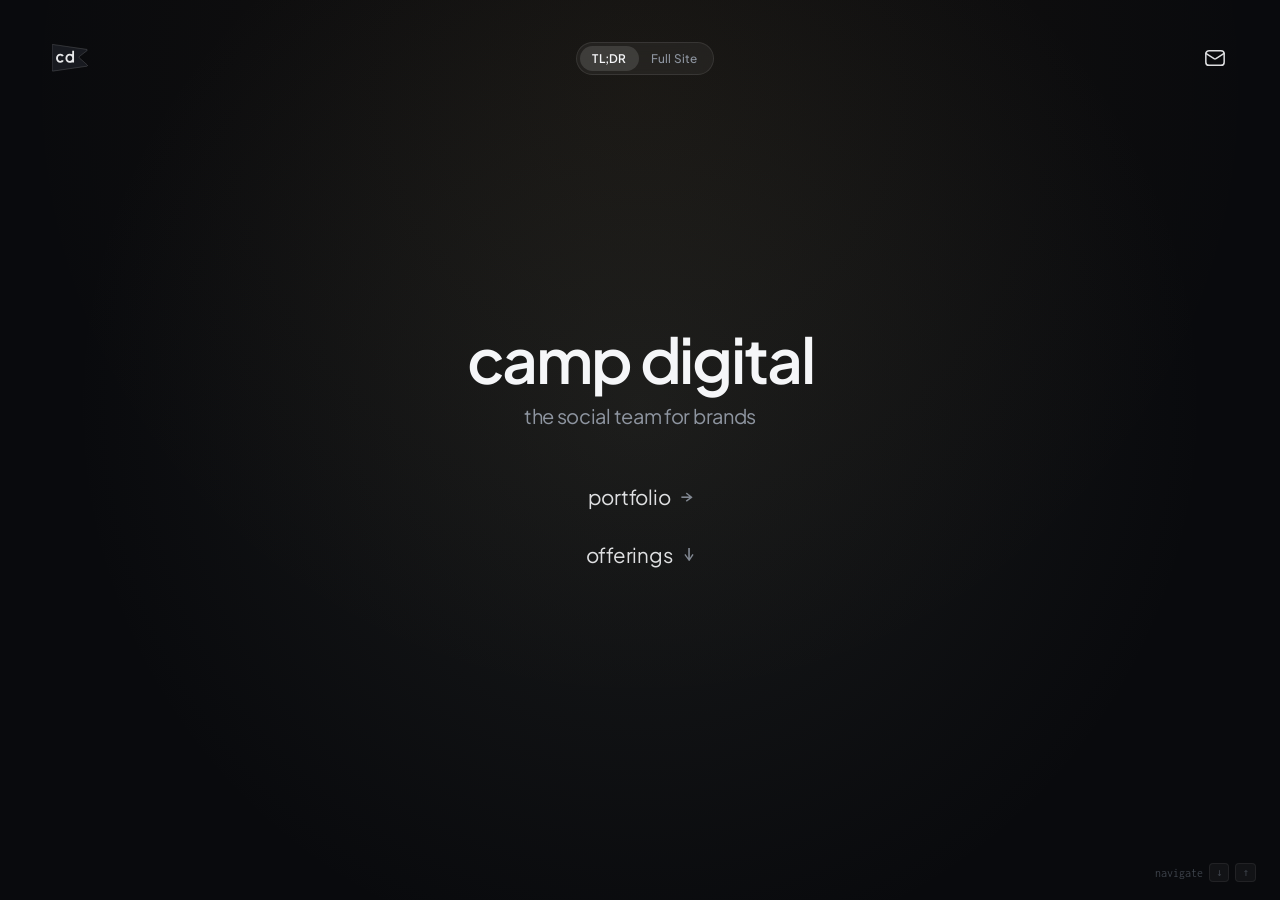
==== index.html @ dd8657f2 "Fix flag letter spacing, remove Hotel Californian, row of 4 services, and set team placeholder circl" ====
<!DOCTYPE html>
<html lang="en">
<head>
  <meta charset="UTF-8" />
  <meta name="viewport" content="width=device-width, initial-scale=1.0, maximum-scale=1.0, user-scalable=no" />
  <title>Camp Digital — The Social Team for Brands</title>
  <meta name="description" content="Camp Digital is the social team for brands. A creative studio built to turn social media into a meaningful driver of brand and business growth." />
  <meta property="og:title" content="Camp Digital — The Social Team for Brands" />
  <meta property="og:description" content="A creative studio built to turn social media into a meaningful driver of brand and business growth." />
  <meta property="og:url" content="https://camp.digital" />
  <meta name="twitter:card" content="summary" />

  <!-- Favicon -->
  <link rel="icon" type="image/svg+xml" href="assets/favicon.svg" />
  <link rel="alternate icon" href="assets/favicon.svg" />

  <!-- Fonts -->
  <link rel="preconnect" href="https://fonts.googleapis.com" />
  <link rel="preconnect" href="https://fonts.gstatic.com" crossorigin />
  <link href="https://fonts.googleapis.com/css2?family=Inconsolata:wght@400;500;600&family=Plus+Jakarta+Sans:wght@300;400;500;600;700&display=swap" rel="stylesheet" />

  <style>
    :root {
      --bg: #090a0d;
      --bg-ambient: radial-gradient(circle at 50% 45%, rgba(135, 142, 126, 0.12) 0%, rgba(9, 10, 13, 0) 70%),
                    radial-gradient(circle at 50% 10%, rgba(208, 151, 61, 0.06) 0%, transparent 60%);
      --text: #f5f6f8;
      --text-muted: #8e95a0;
      --text-dim: #545b66;
      --accent: #d0973d;
      --camp-green: #878e7e;
      --camp-clay: #e6bda8;
      --border-subtle: rgba(255, 255, 255, 0.09);
      --font-display: 'Plus Jakarta Sans', -apple-system, BlinkMacSystemFont, sans-serif;
      --font-mono: 'Inconsolata', monospace;
      --ease: cubic-bezier(0.16, 1, 0.3, 1);
    }

    * {
      box-sizing: border-box;
      margin: 0;
      padding: 0;
      -webkit-tap-highlight-color: transparent;
    }

    html, body {
      width: 100%;
      height: 100%;
      overflow: hidden;
      background: var(--bg);
      background-image: var(--bg-ambient);
      background-attachment: fixed;
      color: var(--text);
      font-family: var(--font-display);
      -webkit-font-smoothing: antialiased;
      -moz-osx-font-smoothing: grayscale;
    }

    body {
      position: relative;
      display: flex;
      flex-direction: column;
      justify-content: space-between;
    }

    /* ── TOP UTILITY BAR ── */
    .top-bar {
      position: fixed;
      top: 0;
      left: 0;
      right: 0;
      z-index: 100;
      display: flex;
      justify-content: space-between;
      align-items: center;
      padding: clamp(20px, 4.5vh, 36px) clamp(22px, 5vw, 48px);
      pointer-events: none;
    }

    .top-bar > * {
      pointer-events: auto;
    }

    /* Official Camp Digital CD Pennant Flag (Top Left, from Deck Page 16) */
    .flag-icon-btn {
      background: none;
      border: none;
      color: var(--text);
      cursor: pointer;
      display: inline-flex;
      align-items: center;
      padding: 8px 4px;
      text-decoration: none;
      transition: transform 0.3s var(--ease), color 0.3s ease, opacity 0.3s ease;
      opacity: 0.95;
    }

    .flag-icon-btn:hover {
      transform: scale(1.08);
      color: var(--accent);
      opacity: 1;
    }

    .flag-icon-btn:active {
      transform: scale(0.96);
    }

    .flag-icon-btn svg {
      width: 36px;
      height: 28px;
      display: block;
    }


    /* Full Site / Simple Site Segmented Toggle in Top Bar */
    .view-toggle {
      display: inline-flex;
      align-items: center;
      background: rgba(255, 255, 255, 0.05);
      border: 1px solid var(--border-subtle);
      border-radius: 9999px;
      padding: 3px;
      backdrop-filter: blur(12px);
      -webkit-backdrop-filter: blur(12px);
    }

    .view-toggle-item {
      font-size: 0.74rem;
      font-weight: 500;
      letter-spacing: 0.02em;
      color: var(--text-muted);
      padding: 5px 12px;
      border-radius: 9999px;
      text-decoration: none;
      transition: all 0.2s ease;
      white-space: nowrap;
    }

    .view-toggle-item.active {
      background: rgba(255, 255, 255, 0.12);
      color: var(--text);
      font-weight: 600;
    }

    .view-toggle-item:hover:not(.active) {
      color: var(--text);
    }

    /* Minimal Perpetual Mail Icon (Standalone icon, no circle enclosure) */
    .mail-icon-btn {
      background: none;
      border: none;
      box-shadow: none;
      color: var(--text);
      display: inline-flex;
      align-items: center;
      justify-content: center;
      padding: 6px;
      cursor: pointer;
      text-decoration: none;
      transition: all 0.25s var(--ease);
      opacity: 0.9;
    }

    .mail-icon-btn:hover {
      color: var(--accent);
      transform: scale(1.15) translateY(-1px);
      opacity: 1;
    }

    .mail-icon-btn:active {
      transform: scale(0.96);
    }

    .mail-icon-btn svg {
      width: 22px;
      height: 22px;
      stroke: currentColor;
      stroke-width: 1.65;
      fill: none;
      stroke-linecap: round;
      stroke-linejoin: round;
    }

    /* ── VIEWPORT STAGE & PAGE SLIDER ── */
    .stage {
      position: relative;
      width: 100%;
      height: 100%;
      height: 100dvh;
      display: flex;
      flex-direction: column;
      justify-content: center;
      align-items: center;
      padding: 24px;
    }

    .slider-track {
      width: 100%;
      max-width: 680px;
      height: 100%;
      position: relative;
      display: flex;
      align-items: center;
      justify-content: center;
    }

    /* Page Panels */
    .page-panel {
      position: absolute;
      width: 100%;
      text-align: center;
      display: flex;
      flex-direction: column;
      align-items: center;
      justify-content: center;
      opacity: 0;
      pointer-events: none;
      transform: translateY(28px) scale(0.98);
      transition: opacity 0.5s var(--ease), transform 0.55s var(--ease);
      padding: 0 16px;
    }

    .page-panel.active {
      opacity: 1;
      pointer-events: auto;
      transform: translateY(0) scale(1);
    }

    .page-panel.exiting-up {
      opacity: 0;
      pointer-events: none;
      transform: translateY(-28px) scale(0.98);
    }

    /* ── PAGE 1: HOME STYLING ── */
    .brand-title {
      font-size: clamp(2.4rem, 7.5vw, 3.9rem);
      font-weight: 600;
      letter-spacing: -0.035em;
      line-height: 1.05;
      color: var(--text);
      margin-bottom: 12px;
      user-select: none;
    }

    .brand-tagline {
      font-size: clamp(0.98rem, 2.6vw, 1.25rem);
      font-weight: 400;
      color: var(--text-muted);
      letter-spacing: -0.015em;
      margin-bottom: clamp(36px, 7vh, 50px);
      user-select: none;
    }

    /* Navigation Links Stack */
    .nav-stack {
      display: flex;
      flex-direction: column;
      align-items: center;
      gap: clamp(14px, 2.5vh, 20px);
    }

    .action-link {
      background: none;
      border: none;
      color: var(--text);
      font-family: inherit;
      font-size: clamp(1.05rem, 2.7vw, 1.28rem);
      font-weight: 400;
      letter-spacing: -0.01em;
      text-decoration: none;
      display: inline-flex;
      align-items: center;
      gap: 10px;
      cursor: pointer;
      padding: 6px 14px;
      border-radius: 8px;
      transition: color 0.25s ease, transform 0.25s var(--ease), opacity 0.25s ease;
      opacity: 0.9;
    }

    .action-link .arrow {
      display: inline-block;
      font-family: var(--font-mono);
      font-size: 1.15em;
      line-height: 1;
      color: var(--text-muted);
      transition: transform 0.25s var(--ease), color 0.25s ease;
    }

    .action-link:hover {
      color: var(--text);
      opacity: 1;
    }

    .action-link:hover .arrow {
      color: var(--accent);
    }

    .link-portfolio:hover .arrow {
      transform: translateX(4px);
    }

    .link-offerings:hover .arrow {
      transform: translateY(4px);
    }

    /* ── PAGE 2: OFFERINGS STYLING ── */
    .offerings-heading {
      font-size: clamp(1.05rem, 2.8vw, 1.3rem);
      font-weight: 500;
      color: var(--text-muted);
      letter-spacing: -0.01em;
      margin-bottom: clamp(24px, 4vh, 34px);
      user-select: none;
    }

    .services-list {
      list-style: none;
      display: flex;
      flex-direction: column;
      align-items: center;
      gap: clamp(10px, 2.2vh, 16px);
      margin-bottom: clamp(32px, 5.5vh, 46px);
    }

    .services-list li {
      font-size: clamp(1.15rem, 3.6vw, 1.65rem);
      font-weight: 500;
      letter-spacing: -0.025em;
      color: var(--text);
      line-height: 1.25;
      text-align: center;
      transition: color 0.2s ease, transform 0.2s var(--ease);
      user-select: none;
      padding: 2px 8px;
    }

    .services-list li:hover {
      color: var(--accent);
      transform: scale(1.02);
    }

    /* Loop back link */
    .link-back:hover .arrow {
      transform: translateY(-4px);
    }

    .key-hint {
      position: fixed;
      bottom: 18px;
      right: 24px;
      font-family: var(--font-mono);
      font-size: 0.72rem;
      color: var(--text-dim);
      display: flex;
      align-items: center;
      gap: 6px;
      user-select: none;
      pointer-events: none;
      opacity: 0.7;
    }

    .key-hint kbd {
      background: rgba(255, 255, 255, 0.06);
      border: 1px solid var(--border-subtle);
      padding: 2px 6px;
      border-radius: 4px;
      font-size: 0.68rem;
    }

    @media (max-width: 600px) {
      .key-hint { display: none; }
      .brand-title { letter-spacing: -0.025em; }
    }
  </style>
</head>
<body>

  <!-- Top Utility Bar: Clean 3-part layout (Left: Flag, Center: Toggle, Right: Mail) -->
  <header class="top-bar">
    <!-- Left: Official Camp Digital CD Flag (Page 16 of Carly's Deck) -->
    <a href="#home" class="flag-icon-btn" id="flagBtn" aria-label="Camp Digital Home">
      <svg viewBox="0 0 74 56" fill="none" xmlns="http://www.w3.org/2000/svg">
        <path d="M 71.58 44.94 L 1.80 55.03 C 0.85 55.17 0.00 54.43 0.00 53.48 L 0.00 1.69 C 0.00 0.74 0.85 0.00 1.80 0.14 L 71.21 10.18 C 72.59 10.38 73.04 12.14 71.94 12.99 L 56.09 25.09 C 55.31 25.69 55.27 26.85 56.00 27.51 L 72.40 42.21 C 73.40 43.10 72.90 44.74 71.58 44.94 Z" fill="#1a1c22" stroke="rgba(255,255,255,0.22)" stroke-width="1.4" stroke-linejoin="round"/>
        <path d="M 24.2 23.4 C 22.9 20.8 20.4 19.3 17.2 19.3 C 12.1 19.3 8.3 23.2 8.3 28.5 C 8.3 33.8 12.1 37.7 17.2 37.7 C 20.4 37.7 22.9 36.2 24.2 33.6 L 20.4 32.0 C 19.6 33.4 18.3 34.1 17.1 34.1 C 14.2 34.1 12.2 31.8 12.2 28.5 C 12.2 25.2 14.2 22.9 17.1 22.9 C 18.3 22.9 19.6 23.6 20.4 25.0 Z" fill="#f5f6f8"/>
        <path d="M 45.3 13.0 H 41.6 V 20.4 C 40.2 19.5 38.5 19.1 36.5 19.1 C 31.4 19.1 27.6 23.0 27.6 28.5 C 27.6 34.0 31.4 37.9 36.5 37.9 C 38.5 37.9 40.2 37.5 41.6 36.6 V 37.5 H 45.3 Z M 36.5 34.3 C 33.6 34.3 31.5 31.9 31.5 28.5 C 31.5 25.1 33.6 22.7 36.5 22.7 C 39.4 22.7 41.6 25.1 41.6 28.5 C 41.6 31.9 39.4 34.3 36.5 34.3 Z" fill="#f5f6f8"/>
      </svg>
    </a>

    <!-- Center: TL;DR vs Full Site Toggle -->
    <div class="view-toggle" role="group" aria-label="View format">
      <span class="view-toggle-item active">TL;DR</span>
      <a href="studio.html" class="view-toggle-item">Full Site</a>
    </div>

    <!-- Right: Perpetual Mail Icon -->
    <a href="mailto:hello@camp.digital" class="mail-icon-btn" aria-label="Email Camp Digital at hello@camp.digital">
      <svg viewBox="0 0 24 24">
        <rect x="2" y="4" width="20" height="16" rx="3.5"></rect>
        <path d="m22 7-8.97 5.7a1.94 1.94 0 0 1-2.06 0L2 7"></path>
      </svg>
    </a>
  </header>

  <!-- Central Stage -->
  <main class="stage">
    <div class="slider-track">

      <!-- PAGE 1: HOME -->
      <section class="page-panel active" id="pageHome" aria-label="Camp Digital Intro">
        <h1 class="brand-title">camp digital</h1>
        <p class="brand-tagline">the social team for brands</p>

        <div class="nav-stack">
          <!-- Portfolio Link (points to Instagram) -->
          <a href="https://www.instagram.com/camp_digital/" target="_blank" rel="noopener noreferrer" class="action-link link-portfolio" id="linkPortfolio">
            <span>portfolio</span>
            <span class="arrow">&rarr;</span>
          </a>

          <!-- Offerings Link (navigates down to offerings) -->
          <button type="button" class="action-link link-offerings" id="btnGoOfferings" aria-controls="pageOfferings">
            <span>offerings</span>
            <span class="arrow">&darr;</span>
          </button>
        </div>
      </section>

      <!-- PAGE 2: OFFERINGS -->
      <section class="page-panel" id="pageOfferings" aria-label="Camp Digital Offerings">
        <h2 class="offerings-heading">hire us for:</h2>

        <ul class="services-list">
          <li>content creation and production</li>
          <li>full-service social media management</li>
          <li>influencer marketing and UGC programming</li>
          <li>paid ads, SEO/AEO</li>
        </ul>

        <!-- Loop back to Home Link -->
        <button type="button" class="action-link link-back" id="btnGoHome" aria-controls="pageHome">
          <span class="arrow">&uarr;</span>
          <span>home</span>
        </button>
      </section>

    </div>
  </main>


  <!-- Key hint for navigation -->
  <div class="key-hint">
    <span>navigate</span>
    <kbd>&darr;</kbd>
    <kbd>&uarr;</kbd>
  </div>

  <script>
    (function () {
      const pageHome = document.getElementById('pageHome');
      const pageOfferings = document.getElementById('pageOfferings');
      const btnGoOfferings = document.getElementById('btnGoOfferings');
      const btnGoHome = document.getElementById('btnGoHome');
      const flagBtn = document.getElementById('flagBtn');

      let currentPage = 'home';

      function showPage(page, direction = 'down') {
        if (page === currentPage) return;

        if (page === 'offerings') {
          pageHome.classList.remove('active');
          pageHome.classList.add('exiting-up');
          pageOfferings.classList.add('active');
          pageOfferings.classList.remove('exiting-up');
          currentPage = 'offerings';
          window.location.hash = 'offerings';
        } else {
          pageOfferings.classList.remove('active');
          pageOfferings.classList.remove('exiting-up');
          pageHome.classList.add('active');
          pageHome.classList.remove('exiting-up');
          currentPage = 'home';
          window.location.hash = 'home';
        }
      }

      btnGoOfferings.addEventListener('click', () => showPage('offerings', 'down'));
      btnGoHome.addEventListener('click', () => showPage('home', 'up'));
      flagBtn.addEventListener('click', (e) => {
        e.preventDefault();
        showPage('home', 'up');
      });

      function syncHash() {
        if (window.location.hash === '#offerings') {
          showPage('offerings', 'down');
        } else {
          showPage('home', 'up');
        }
      }

      window.addEventListener('hashchange', syncHash);
      if (window.location.hash === '#offerings') {
        showPage('offerings', 'down');
      }

      window.addEventListener('keydown', (e) => {
        if (e.key === 'ArrowDown' || e.key === 'PageDown') {
          e.preventDefault();
          showPage('offerings', 'down');
        } else if (e.key === 'ArrowUp' || e.key === 'PageUp' || e.key === 'Escape') {
          e.preventDefault();
          showPage('home', 'up');
        }
      });

      let scrollCooldown = false;
      window.addEventListener('wheel', (e) => {
        if (scrollCooldown) return;
        if (e.deltaY > 30 && currentPage === 'home') {
          scrollCooldown = true;
          showPage('offerings', 'down');
          setTimeout(() => { scrollCooldown = false; }, 600);
        } else if (e.deltaY < -30 && currentPage === 'offerings') {
          scrollCooldown = true;
          showPage('home', 'up');
          setTimeout(() => { scrollCooldown = false; }, 600);
        }
      }, { passive: true });
    })();
  </script>
</body>
</html>
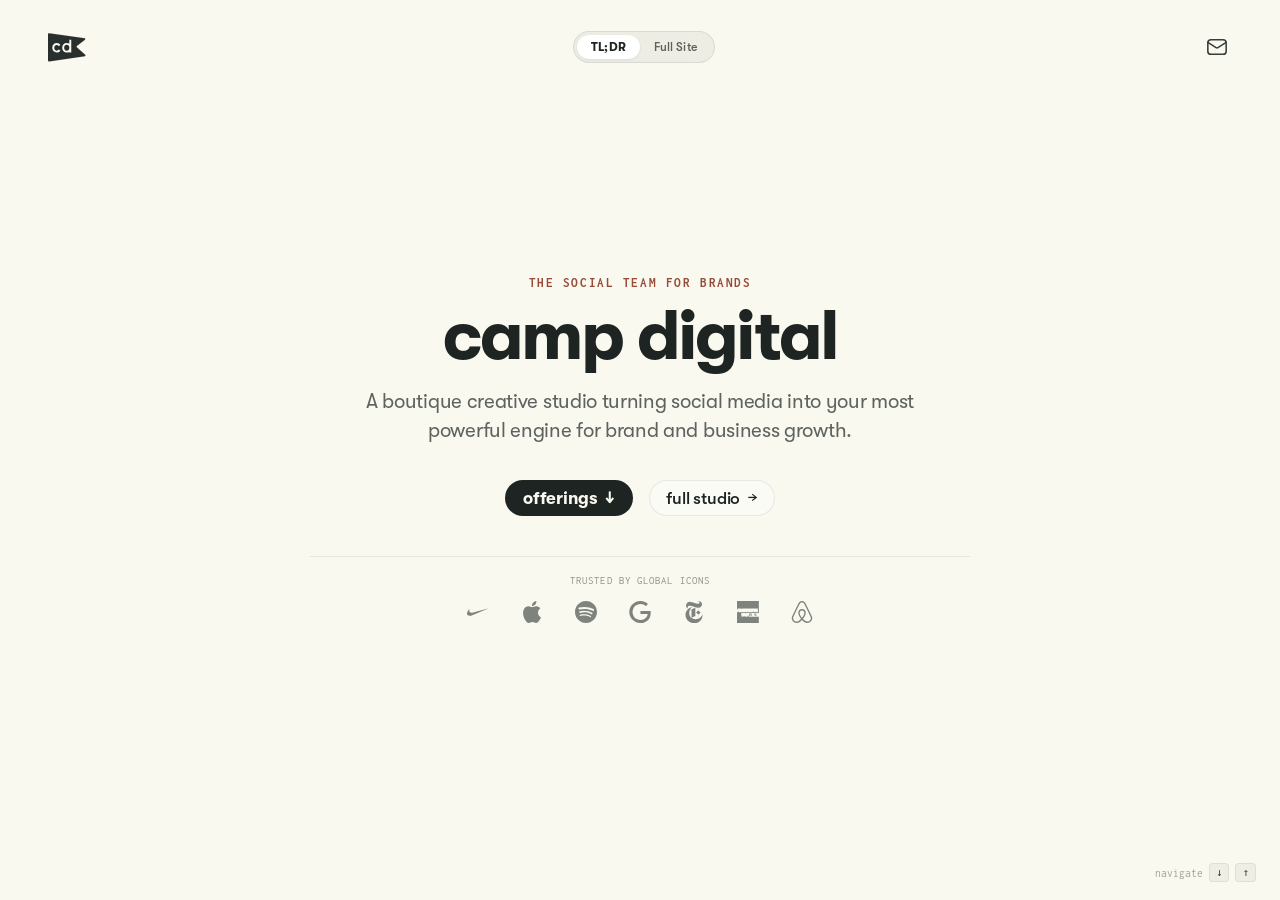
==== commit 223c9584: "Redesign to warm brand palette and GT Walsheim typography per v2.3 brief" ====
--- a/index.html
+++ b/index.html
@@ -3,39 +3,28 @@
 <head>
   <meta charset="UTF-8" />
   <meta name="viewport" content="width=device-width, initial-scale=1.0, maximum-scale=1.0, user-scalable=no" />
-  <title>Camp Digital — The Social Team for Brands</title>
-  <meta name="description" content="Camp Digital is the social team for brands. A creative studio built to turn social media into a meaningful driver of brand and business growth." />
-  <meta property="og:title" content="Camp Digital — The Social Team for Brands" />
-  <meta property="og:description" content="A creative studio built to turn social media into a meaningful driver of brand and business growth." />
+  <title>camp digital — the social team for brands</title>
+  <meta name="description" content="A boutique creative studio turning social media into your most powerful engine for brand and business growth." />
+  
+  <!-- Open Graph / Meta -->
+  <meta property="og:type" content="website" />
+  <meta property="og:title" content="camp digital — the social team for brands" />
+  <meta property="og:description" content="A boutique creative studio turning social media into your most powerful engine for brand and business growth." />
   <meta property="og:url" content="https://camp.digital" />
-  <meta name="twitter:card" content="summary" />
+  <meta property="og:image" content="assets/og-image.svg" />
+  <meta name="twitter:card" content="summary_large_image" />
+  <meta name="twitter:title" content="camp digital — the social team for brands" />
+  <meta name="twitter:description" content="A boutique creative studio turning social media into your most powerful engine for brand and business growth." />
+  <meta name="twitter:image" content="assets/og-image.svg" />
 
   <!-- Favicon -->
   <link rel="icon" type="image/svg+xml" href="assets/favicon.svg" />
   <link rel="alternate icon" href="assets/favicon.svg" />
 
-  <!-- Fonts -->
-  <link rel="preconnect" href="https://fonts.googleapis.com" />
-  <link rel="preconnect" href="https://fonts.gstatic.com" crossorigin />
-  <link href="https://fonts.googleapis.com/css2?family=Inconsolata:wght@400;500;600&family=Plus+Jakarta+Sans:wght@300;400;500;600;700&display=swap" rel="stylesheet" />
+  <!-- Tokens & Licensed Type -->
+  <link rel="stylesheet" href="tokens.css" />
 
   <style>
-    :root {
-      --bg: #090a0d;
-      --bg-ambient: radial-gradient(circle at 50% 45%, rgba(135, 142, 126, 0.12) 0%, rgba(9, 10, 13, 0) 70%),
-                    radial-gradient(circle at 50% 10%, rgba(208, 151, 61, 0.06) 0%, transparent 60%);
-      --text: #f5f6f8;
-      --text-muted: #8e95a0;
-      --text-dim: #545b66;
-      --accent: #d0973d;
-      --camp-green: #878e7e;
-      --camp-clay: #e6bda8;
-      --border-subtle: rgba(255, 255, 255, 0.09);
-      --font-display: 'Plus Jakarta Sans', -apple-system, BlinkMacSystemFont, sans-serif;
-      --font-mono: 'Inconsolata', monospace;
-      --ease: cubic-bezier(0.16, 1, 0.3, 1);
-    }
-
     * {
       box-sizing: border-box;
       margin: 0;
@@ -47,10 +36,8 @@
       width: 100%;
       height: 100%;
       overflow: hidden;
-      background: var(--bg);
-      background-image: var(--bg-ambient);
-      background-attachment: fixed;
-      color: var(--text);
+      background-color: var(--surface);
+      color: var(--text-primary);
       font-family: var(--font-display);
       -webkit-font-smoothing: antialiased;
       -moz-osx-font-smoothing: grayscale;
@@ -73,7 +60,7 @@
       display: flex;
       justify-content: space-between;
       align-items: center;
-      padding: clamp(20px, 4.5vh, 36px) clamp(22px, 5vw, 48px);
+      padding: clamp(16px, 3.5vh, 28px) clamp(20px, 4.5vw, 44px);
       pointer-events: none;
     }
 
@@ -81,102 +68,109 @@
       pointer-events: auto;
     }
 
-    /* Official Camp Digital CD Pennant Flag (Top Left, from Deck Page 16) */
+    /* CD Pennant Flag (Top Left) */
     .flag-icon-btn {
       background: none;
       border: none;
-      color: var(--text);
+      color: var(--ink);
       cursor: pointer;
       display: inline-flex;
       align-items: center;
-      padding: 8px 4px;
+      padding: 4px;
       text-decoration: none;
-      transition: transform 0.3s var(--ease), color 0.3s ease, opacity 0.3s ease;
+      transition: transform 0.25s var(--ease), opacity 0.2s ease;
       opacity: 0.95;
     }
 
     .flag-icon-btn:hover {
-      transform: scale(1.08);
-      color: var(--accent);
+      transform: scale(1.06);
       opacity: 1;
     }
 
-    .flag-icon-btn:active {
-      transform: scale(0.96);
+    .flag-icon-btn:focus-visible {
+      outline: none;
+      box-shadow: var(--focus-ring);
+      border-radius: var(--radius-sm);
     }
 
     .flag-icon-btn svg {
-      width: 36px;
-      height: 28px;
+      width: 38px;
+      height: 29px;
       display: block;
     }
 
-
-    /* Full Site / Simple Site Segmented Toggle in Top Bar */
+    /* Segmented View Toggle (TL;DR vs Full Site) */
     .view-toggle {
       display: inline-flex;
       align-items: center;
-      background: rgba(255, 255, 255, 0.05);
+      background: rgba(29, 36, 33, 0.05);
       border: 1px solid var(--border-subtle);
-      border-radius: 9999px;
+      border-radius: var(--radius-full);
       padding: 3px;
       backdrop-filter: blur(12px);
       -webkit-backdrop-filter: blur(12px);
     }
 
     .view-toggle-item {
-      font-size: 0.74rem;
+      font-size: 0.76rem;
       font-weight: 500;
-      letter-spacing: 0.02em;
+      letter-spacing: 0.01em;
       color: var(--text-muted);
-      padding: 5px 12px;
-      border-radius: 9999px;
+      padding: 5px 14px;
+      border-radius: var(--radius-full);
       text-decoration: none;
       transition: all 0.2s ease;
       white-space: nowrap;
     }
 
     .view-toggle-item.active {
-      background: rgba(255, 255, 255, 0.12);
-      color: var(--text);
-      font-weight: 600;
+      background: var(--surface-card);
+      color: var(--text-primary);
+      font-weight: 700;
+      box-shadow: 0 1px 3px rgba(29, 36, 33, 0.08);
     }
 
     .view-toggle-item:hover:not(.active) {
-      color: var(--text);
-    }
-
-    /* Minimal Perpetual Mail Icon (Standalone icon, no circle enclosure) */
+      color: var(--text-primary);
+    }
+
+    .view-toggle-item:focus-visible {
+      outline: none;
+      box-shadow: var(--focus-ring);
+    }
+
+    /* Standalone Perpetual Mail Icon */
     .mail-icon-btn {
       background: none;
       border: none;
-      box-shadow: none;
-      color: var(--text);
+      color: var(--ink);
       display: inline-flex;
       align-items: center;
       justify-content: center;
-      padding: 6px;
+      padding: 8px;
       cursor: pointer;
       text-decoration: none;
-      transition: all 0.25s var(--ease);
-      opacity: 0.9;
+      transition: transform 0.25s var(--ease), color 0.2s ease, opacity 0.2s ease;
+      opacity: 0.88;
     }
 
     .mail-icon-btn:hover {
       color: var(--accent);
-      transform: scale(1.15) translateY(-1px);
+      transform: scale(1.12) translateY(-1px);
       opacity: 1;
     }
 
-    .mail-icon-btn:active {
-      transform: scale(0.96);
+    .mail-icon-btn:focus-visible {
+      outline: none;
+      box-shadow: var(--focus-ring);
+      border-radius: var(--radius-sm);
     }
 
     .mail-icon-btn svg {
       width: 22px;
       height: 22px;
       stroke: currentColor;
-      stroke-width: 1.65;
+      stroke-width: 1.7;
       fill: none;
       stroke-linecap: round;
       stroke-linejoin: round;
@@ -192,12 +186,12 @@
       flex-direction: column;
       justify-content: center;
       align-items: center;
-      padding: 24px;
+      padding: clamp(20px, 4vh, 36px) 24px;
     }
 
     .slider-track {
       width: 100%;
-      max-width: 680px;
+      max-width: 760px;
       height: 100%;
       position: relative;
       display: flex;
@@ -216,9 +210,9 @@
       justify-content: center;
       opacity: 0;
       pointer-events: none;
-      transform: translateY(28px) scale(0.98);
-      transition: opacity 0.5s var(--ease), transform 0.55s var(--ease);
-      padding: 0 16px;
+      transform: translateY(24px) scale(0.985);
+      transition: opacity 0.45s var(--ease), transform 0.5s var(--ease);
+      padding: 0 12px;
     }
 
     .page-panel.active {
@@ -230,232 +224,421 @@
     .page-panel.exiting-up {
       opacity: 0;
       pointer-events: none;
-      transform: translateY(-28px) scale(0.98);
+      transform: translateY(-24px) scale(0.985);
     }
 
     /* ── PAGE 1: HOME STYLING ── */
+    .brand-eyebrow {
+      font-family: var(--font-mono);
+      font-size: clamp(0.72rem, 1.6vw, 0.82rem);
+      font-weight: 700;
+      text-transform: uppercase;
+      letter-spacing: 0.12em;
+      color: var(--accent);
+      margin-bottom: 12px;
+    }
+
     .brand-title {
-      font-size: clamp(2.4rem, 7.5vw, 3.9rem);
-      font-weight: 600;
-      letter-spacing: -0.035em;
-      line-height: 1.05;
-      color: var(--text);
-      margin-bottom: 12px;
+      font-size: clamp(2.7rem, 8.2vw, 4.4rem);
+      font-weight: 700;
+      letter-spacing: -0.04em;
+      line-height: 1.02;
+      color: var(--text-primary);
+      margin-bottom: 14px;
       user-select: none;
     }
 
-    .brand-tagline {
-      font-size: clamp(0.98rem, 2.6vw, 1.25rem);
+    .brand-subhead {
+      font-size: clamp(1.05rem, 2.3vw, 1.28rem);
       font-weight: 400;
       color: var(--text-muted);
       letter-spacing: -0.015em;
-      margin-bottom: clamp(36px, 7vh, 50px);
-      user-select: none;
-    }
-
-    /* Navigation Links Stack */
-    .nav-stack {
-      display: flex;
-      flex-direction: column;
-      align-items: center;
-      gap: clamp(14px, 2.5vh, 20px);
-    }
-
-    .action-link {
+      line-height: 1.44;
+      max-width: 580px;
+      margin: 0 auto clamp(24px, 4.5vh, 34px);
+    }
+
+    /* Navigation Actions Row */
+    .nav-actions {
+      display: flex;
+      flex-wrap: wrap;
+      align-items: center;
+      justify-content: center;
+      gap: clamp(10px, 2vw, 16px);
+      margin-bottom: clamp(28px, 5vh, 40px);
+    }
+
+    .action-btn {
       background: none;
       border: none;
-      color: var(--text);
       font-family: inherit;
-      font-size: clamp(1.05rem, 2.7vw, 1.28rem);
-      font-weight: 400;
+      font-size: clamp(0.95rem, 2vw, 1.08rem);
+      font-weight: 500;
       letter-spacing: -0.01em;
       text-decoration: none;
       display: inline-flex;
       align-items: center;
-      gap: 10px;
+      gap: 8px;
       cursor: pointer;
-      padding: 6px 14px;
-      border-radius: 8px;
-      transition: color 0.25s ease, transform 0.25s var(--ease), opacity 0.25s ease;
-      opacity: 0.9;
-    }
-
-    .action-link .arrow {
-      display: inline-block;
+      padding: 7px 16px;
+      border-radius: var(--radius-sm);
+      transition: color 0.2s ease, transform 0.2s var(--ease), background 0.2s ease;
+      color: var(--text-primary);
+    }
+
+    .action-btn.btn-primary {
+      background: var(--ink);
+      color: var(--cream);
+      font-weight: 600;
+      border-radius: var(--radius-full);
+      padding: 8px 18px;
+    }
+
+    .action-btn.btn-primary:hover {
+      transform: translateY(-1px);
+      background: #000000;
+    }
+
+    .action-btn.btn-ghost {
+      color: var(--text-primary);
+      border: 1px solid var(--border-subtle);
+      border-radius: var(--radius-full);
+      background: rgba(255, 255, 255, 0.4);
+    }
+
+    .action-btn.btn-ghost:hover {
+      background: rgba(255, 255, 255, 0.9);
+      color: var(--accent);
+      border-color: var(--border-medium);
+    }
+
+    .action-btn:focus-visible {
+      outline: none;
+      box-shadow: var(--focus-ring);
+    }
+
+    .action-btn .arrow {
       font-family: var(--font-mono);
-      font-size: 1.15em;
+      font-size: 1.1em;
       line-height: 1;
-      color: var(--text-muted);
-      transition: transform 0.25s var(--ease), color 0.25s ease;
-    }
-
-    .action-link:hover {
-      color: var(--text);
+      transition: transform 0.2s var(--ease);
+    }
+
+    .action-btn:hover .arrow {
+      transform: translateY(2px);
+    }
+    .action-btn.btn-ghost:hover .arrow {
+      transform: translateX(2px);
+    }
+
+    /* ── GLOBAL LOGO GARDEN (Quiet, single-ink monochrome) ── */
+    .logo-garden-wrap {
+      width: 100%;
+      max-width: 660px;
+      padding-top: 18px;
+      border-top: 1px solid var(--border-subtle);
+    }
+
+    .logo-garden-label {
+      font-family: var(--font-mono);
+      font-size: 0.68rem;
+      text-transform: uppercase;
+      letter-spacing: 0.1em;
+      color: var(--text-faint);
+      margin-bottom: 14px;
+    }
+
+    .logo-garden {
+      display: flex;
+      flex-wrap: wrap;
+      align-items: center;
+      justify-content: center;
+      gap: clamp(18px, 3.5vw, 32px);
+    }
+
+    .logo-garden-item {
+      display: inline-flex;
+      align-items: center;
+      justify-content: center;
+      color: var(--ink);
+      opacity: 0.55;
+      transition: opacity 0.25s ease, transform 0.25s var(--ease);
+      height: 24px;
+    }
+
+    .logo-garden-item:hover {
       opacity: 1;
-    }
-
-    .action-link:hover .arrow {
-      color: var(--accent);
-    }
-
-    .link-portfolio:hover .arrow {
-      transform: translateX(4px);
-    }
-
-    .link-offerings:hover .arrow {
-      transform: translateY(4px);
+      transform: translateY(-1px);
+    }
+
+    .logo-garden-item svg {
+      height: 100%;
+      width: auto;
+      max-height: 22px;
+      max-width: 78px;
+      display: block;
+      fill: currentColor;
     }
 
     /* ── PAGE 2: OFFERINGS STYLING ── */
+    .offerings-card {
+      background: var(--surface-card);
+      border: 1px solid var(--border-subtle);
+      border-radius: var(--radius-lg);
+      padding: clamp(26px, 4.5vh, 40px) clamp(22px, 5vw, 48px);
+      box-shadow: 0 4px 24px rgba(29, 36, 33, 0.04);
+      width: 100%;
+      max-width: 620px;
+    }
+
     .offerings-heading {
-      font-size: clamp(1.05rem, 2.8vw, 1.3rem);
-      font-weight: 500;
-      color: var(--text-muted);
-      letter-spacing: -0.01em;
-      margin-bottom: clamp(24px, 4vh, 34px);
-      user-select: none;
+      font-size: clamp(1.25rem, 3vw, 1.55rem);
+      font-weight: 700;
+      letter-spacing: -0.025em;
+      color: var(--text-primary);
+      margin-bottom: clamp(18px, 3vh, 26px);
+      text-align: center;
     }
 
     .services-list {
       list-style: none;
       display: flex;
       flex-direction: column;
-      align-items: center;
-      gap: clamp(10px, 2.2vh, 16px);
-      margin-bottom: clamp(32px, 5.5vh, 46px);
+      gap: clamp(10px, 2vh, 15px);
+      margin-bottom: clamp(22px, 3.5vh, 30px);
+      text-align: left;
     }
 
     .services-list li {
-      font-size: clamp(1.15rem, 3.6vw, 1.65rem);
+      display: flex;
+      align-items: flex-start;
+      gap: 12px;
+      font-size: clamp(1rem, 2.2vw, 1.16rem);
       font-weight: 500;
-      letter-spacing: -0.025em;
-      color: var(--text);
-      line-height: 1.25;
+      letter-spacing: -0.015em;
+      color: var(--text-primary);
+      line-height: 1.35;
+    }
+
+    .services-list .bullet-dot {
+      width: 6px;
+      height: 6px;
+      border-radius: 50%;
+      background: var(--accent);
+      margin-top: 7px;
+      flex-shrink: 0;
+    }
+
+    .offerings-note {
+      font-size: 0.88rem;
+      color: var(--text-muted);
+      border-top: 1px solid var(--border-subtle);
+      padding-top: 16px;
+      margin-bottom: 24px;
       text-align: center;
-      transition: color 0.2s ease, transform 0.2s var(--ease);
-      user-select: none;
-      padding: 2px 8px;
-    }
-
-    .services-list li:hover {
-      color: var(--accent);
-      transform: scale(1.02);
-    }
-
-    /* Loop back link */
-    .link-back:hover .arrow {
-      transform: translateY(-4px);
-    }
-
+      line-height: 1.5;
+    }
+
+    .offerings-note strong {
+      color: var(--text-primary);
+      font-weight: 600;
+    }
+
+    .offerings-actions {
+      display: flex;
+      align-items: center;
+      justify-content: center;
+      gap: 12px;
+    }
+
+    /* Key Hint for Navigation */
     .key-hint {
       position: fixed;
       bottom: 18px;
       right: 24px;
       font-family: var(--font-mono);
       font-size: 0.72rem;
-      color: var(--text-dim);
+      color: var(--text-faint);
       display: flex;
       align-items: center;
       gap: 6px;
       user-select: none;
       pointer-events: none;
-      opacity: 0.7;
+      opacity: 0.85;
     }
 
     .key-hint kbd {
-      background: rgba(255, 255, 255, 0.06);
+      background: rgba(29, 36, 33, 0.05);
       border: 1px solid var(--border-subtle);
       padding: 2px 6px;
       border-radius: 4px;
       font-size: 0.68rem;
+      color: var(--text-primary);
+    }
+
+    /* No-JS graceful fallback */
+    noscript .stage {
+      overflow-y: auto;
+      height: auto;
+      min-height: 100vh;
+    }
+    noscript .page-panel {
+      position: relative !important;
+      opacity: 1 !important;
+      pointer-events: auto !important;
+      transform: none !important;
+      margin-bottom: 60px;
     }
 
     @media (max-width: 600px) {
       .key-hint { display: none; }
-      .brand-title { letter-spacing: -0.025em; }
+      .brand-title { letter-spacing: -0.03em; }
+      .logo-garden { gap: 16px 20px; }
+      .logo-garden-item svg { max-height: 18px; }
     }
   </style>
 </head>
 <body>
 
-  <!-- Top Utility Bar: Clean 3-part layout (Left: Flag, Center: Toggle, Right: Mail) -->
+  <!-- Top Utility Bar: Left Flag | Center Toggle | Right Mail -->
   <header class="top-bar">
-    <!-- Left: Official Camp Digital CD Flag (Page 16 of Carly's Deck) -->
-    <a href="#home" class="flag-icon-btn" id="flagBtn" aria-label="Camp Digital Home">
-      <svg viewBox="0 0 74 56" fill="none" xmlns="http://www.w3.org/2000/svg">
-        <path d="M 71.58 44.94 L 1.80 55.03 C 0.85 55.17 0.00 54.43 0.00 53.48 L 0.00 1.69 C 0.00 0.74 0.85 0.00 1.80 0.14 L 71.21 10.18 C 72.59 10.38 73.04 12.14 71.94 12.99 L 56.09 25.09 C 55.31 25.69 55.27 26.85 56.00 27.51 L 72.40 42.21 C 73.40 43.10 72.90 44.74 71.58 44.94 Z" fill="#1a1c22" stroke="rgba(255,255,255,0.22)" stroke-width="1.4" stroke-linejoin="round"/>
-        <path d="M 24.2 23.4 C 22.9 20.8 20.4 19.3 17.2 19.3 C 12.1 19.3 8.3 23.2 8.3 28.5 C 8.3 33.8 12.1 37.7 17.2 37.7 C 20.4 37.7 22.9 36.2 24.2 33.6 L 20.4 32.0 C 19.6 33.4 18.3 34.1 17.1 34.1 C 14.2 34.1 12.2 31.8 12.2 28.5 C 12.2 25.2 14.2 22.9 17.1 22.9 C 18.3 22.9 19.6 23.6 20.4 25.0 Z" fill="#f5f6f8"/>
-        <path d="M 45.3 13.0 H 41.6 V 20.4 C 40.2 19.5 38.5 19.1 36.5 19.1 C 31.4 19.1 27.6 23.0 27.6 28.5 C 27.6 34.0 31.4 37.9 36.5 37.9 C 38.5 37.9 40.2 37.5 41.6 36.6 V 37.5 H 45.3 Z M 36.5 34.3 C 33.6 34.3 31.5 31.9 31.5 28.5 C 31.5 25.1 33.6 22.7 36.5 22.7 C 39.4 22.7 41.6 25.1 41.6 28.5 C 41.6 31.9 39.4 34.3 36.5 34.3 Z" fill="#f5f6f8"/>
+    <a href="#home" class="flag-icon-btn" id="flagBtn" aria-label="camp digital home">
+      <svg viewBox="0 0 74 56" fill="none" xmlns="http://www.w3.org/2000/svg" aria-hidden="true">
+        <path d="M 71.58 44.94 L 1.80 55.03 C 0.85 55.17 0.00 54.43 0.00 53.48 L 0.00 1.69 C 0.00 0.74 0.85 0.00 1.80 0.14 L 71.21 10.18 C 72.59 10.38 73.04 12.14 71.94 12.99 L 56.09 25.09 C 55.31 25.69 55.27 26.85 56.00 27.51 L 72.40 42.21 C 73.40 43.10 72.90 44.74 71.58 44.94 Z" 
+              fill="#1D2421" stroke="rgba(29,36,33,0.18)" stroke-width="1.2" stroke-linejoin="round" />
+        <path d="M 24.2 23.4 C 22.9 20.8 20.4 19.3 17.2 19.3 C 12.1 19.3 8.3 23.2 8.3 28.5 C 8.3 33.8 12.1 37.7 17.2 37.7 C 20.4 37.7 22.9 36.2 24.2 33.6 L 20.4 32.0 C 19.6 33.4 18.3 34.1 17.1 34.1 C 14.2 34.1 12.2 31.8 12.2 28.5 C 12.2 25.2 14.2 22.9 17.1 22.9 C 18.3 22.9 19.6 23.6 20.4 25.0 Z" 
+              fill="#F9F9F0" />
+        <path d="M 45.3 13.0 H 41.6 V 20.4 C 40.2 19.5 38.5 19.1 36.5 19.1 C 31.4 19.1 27.6 23.0 27.6 28.5 C 27.6 34.0 31.4 37.9 36.5 37.9 C 38.5 37.9 40.2 37.5 41.6 36.6 V 37.5 H 45.3 Z M 36.5 34.3 C 33.6 34.3 31.5 31.9 31.5 28.5 C 31.5 25.1 33.6 22.7 36.5 22.7 C 39.4 22.7 41.6 25.1 41.6 28.5 C 41.6 31.9 39.4 34.3 36.5 34.3 Z" 
+              fill="#F9F9F0" />
       </svg>
     </a>
 
-    <!-- Center: TL;DR vs Full Site Toggle -->
-    <div class="view-toggle" role="group" aria-label="View format">
-      <span class="view-toggle-item active">TL;DR</span>
+    <!-- View Toggle: TL;DR (active) vs Full Site -->
+    <nav class="view-toggle" aria-label="Site view selection">
+      <span class="view-toggle-item active" aria-current="page">TL;DR</span>
       <a href="studio.html" class="view-toggle-item">Full Site</a>
-    </div>
-
-    <!-- Right: Perpetual Mail Icon -->
-    <a href="mailto:hello@camp.digital" class="mail-icon-btn" aria-label="Email Camp Digital at hello@camp.digital">
-      <svg viewBox="0 0 24 24">
+    </nav>
+
+    <!-- Standalone Mail Trigger -->
+    <a href="mailto:hello@camp.digital" class="mail-icon-btn" aria-label="Email camp digital at hello@camp.digital">
+      <svg viewBox="0 0 24 24" aria-hidden="true">
         <rect x="2" y="4" width="20" height="16" rx="3.5"></rect>
         <path d="m22 7-8.97 5.7a1.94 1.94 0 0 1-2.06 0L2 7"></path>
       </svg>
     </a>
   </header>
 
-  <!-- Central Stage -->
-  <main class="stage">
+  <!-- Central Viewport Stage -->
+  <main class="stage" id="mainStage">
     <div class="slider-track">
 
-      <!-- PAGE 1: HOME -->
-      <section class="page-panel active" id="pageHome" aria-label="Camp Digital Intro">
+      <!-- PAGE 1: PITCH & OVERVIEW -->
+      <section class="page-panel active" id="pageHome" aria-label="Intro Overview">
+        <div class="brand-eyebrow">the social team for brands</div>
         <h1 class="brand-title">camp digital</h1>
-        <p class="brand-tagline">the social team for brands</p>
-
-        <div class="nav-stack">
-          <!-- Portfolio Link (points to Instagram) -->
-          <a href="https://www.instagram.com/camp_digital/" target="_blank" rel="noopener noreferrer" class="action-link link-portfolio" id="linkPortfolio">
-            <span>portfolio</span>
-            <span class="arrow">&rarr;</span>
-          </a>
-
-          <!-- Offerings Link (navigates down to offerings) -->
-          <button type="button" class="action-link link-offerings" id="btnGoOfferings" aria-controls="pageOfferings">
+        <p class="brand-subhead">
+          A boutique creative studio turning social media into your most powerful engine for brand and business growth.
+        </p>
+
+        <div class="nav-actions">
+          <button type="button" class="action-btn btn-primary" id="btnGoOfferings" aria-controls="pageOfferings">
             <span>offerings</span>
             <span class="arrow">&darr;</span>
           </button>
+          <a href="studio.html" class="action-btn btn-ghost">
+            <span>full studio</span>
+            <span class="arrow">&rarr;</span>
+          </a>
+        </div>
+
+        <!-- Curated Single-Ink Monochrome Global Logo Garden -->
+        <div class="logo-garden-wrap" aria-label="Global brands trusted by Camp Digital">
+          <div class="logo-garden-label">trusted by global icons</div>
+          <div class="logo-garden">
+            <!-- Nike -->
+            <div class="logo-garden-item" title="Nike">
+              <svg viewBox="0 0 24 24" role="img" aria-label="Nike"><path d="M24 7.8L6.442 15.276c-1.456.616-2.679.925-3.668.925-1.12 0-1.933-.392-2.437-1.177-.317-.504-.41-1.143-.28-1.918.13-.775.476-1.6 1.036-2.478.467-.71 1.232-1.643 2.297-2.8a6.122 6.122 0 00-.784 1.848c-.28 1.195-.028 2.072.756 2.632.373.261.886.392 1.54.392.522 0 1.11-.084 1.764-.252L24 7.8z"/></svg>
+            </div>
+            <!-- Apple -->
+            <div class="logo-garden-item" title="Apple">
+              <svg viewBox="0 0 24 24" role="img" aria-label="Apple"><path d="M12.152 6.896c-.948 0-2.415-1.078-3.96-1.04-2.04.027-3.91 1.183-4.961 3.014-2.117 3.675-.546 9.103 1.519 12.09 1.013 1.454 2.208 3.09 3.792 3.039 1.52-.065 2.09-.987 3.935-.987 1.831 0 2.35.987 3.96.948 1.637-.026 2.676-1.48 3.676-2.948 1.156-1.688 1.636-3.325 1.662-3.415-.039-.013-3.182-1.221-3.22-4.857-.026-3.04 2.48-4.494 2.597-4.559-1.429-2.09-3.623-2.324-4.39-2.376-2-.156-3.675 1.09-4.61 1.09zM15.53 3.83c.843-1.012 1.4-2.427 1.245-3.83-1.207.052-2.662.805-3.532 1.818-.78.896-1.454 2.338-1.273 3.714 1.338.104 2.715-.688 3.559-1.701"/></svg>
+            </div>
+            <!-- Spotify -->
+            <div class="logo-garden-item" title="Spotify">
+              <svg viewBox="0 0 24 24" role="img" aria-label="Spotify"><path d="M12 0C5.4 0 0 5.4 0 12s5.4 12 12 12 12-5.4 12-12S18.66 0 12 0zm5.521 17.34c-.24.359-.66.48-1.021.24-2.82-1.74-6.36-2.101-10.561-1.141-.418.122-.779-.179-.899-.539-.12-.421.18-.78.54-.9 4.56-1.021 8.52-.6 11.64 1.32.42.18.479.659.301 1.02zm1.44-3.3c-.301.42-.841.6-1.262.3-3.239-1.98-8.159-2.58-11.939-1.38-.479.12-1.02-.12-1.14-.6-.12-.48.12-1.021.6-1.141C9.6 9.9 15 10.561 18.72 12.84c.361.181.54.78.241 1.2zm.12-3.36C15.24 8.4 8.82 8.16 5.16 9.301c-.6.179-1.2-.181-1.38-.721-.18-.601.18-1.2.72-1.381 4.26-1.26 11.28-1.02 15.721 1.621.539.3.719 1.02.419 1.56-.299.421-1.02.599-1.559.3z"/></svg>
+            </div>
+            <!-- Google -->
+            <div class="logo-garden-item" title="Google">
+              <svg viewBox="0 0 24 24" role="img" aria-label="Google"><path d="M12.48 10.92v3.28h7.84c-.24 1.84-.853 3.187-1.787 4.133-1.147 1.147-2.933 2.4-6.053 2.4-4.827 0-8.6-3.893-8.6-8.72s3.773-8.72 8.6-8.72c2.6 0 4.507 1.027 5.907 2.347l2.307-2.307C18.747 1.44 16.133 0 12.48 0 5.867 0 .307 5.387.307 12s5.56 12 12.173 12c3.573 0 6.267-1.173 8.373-3.36 2.16-2.16 2.84-5.213 2.84-7.667 0-.76-.053-1.467-.173-2.053H12.48z"/></svg>
+            </div>
+            <!-- The New York Times -->
+            <div class="logo-garden-item" title="The New York Times">
+              <svg viewBox="0 0 24 24" role="img" aria-label="The New York Times"><path d="M21.272,14.815h-0.098c-0.747,2.049-2.335,3.681-4.363,4.483v-4.483l2.444-2.182l-2.444-2.182V7.397 c2.138,0.006,3.885-1.703,3.927-3.84c0-2.629-2.509-3.556-3.927-3.556c-0.367-0.007-0.734,0.033-1.091,0.12v0.131h0.556 c0.801-0.141,1.565,0.394,1.706,1.195C17.99,1.491,17.996,1.537,18,1.583c-0.033,0.789-0.7,1.401-1.488,1.367 c-0.02-0.001-0.041-0.002-0.061-0.004c-2.444,0-5.323-1.985-8.454-1.985C5.547,0.83,3.448,2.692,3.284,5.139 C3.208,6.671,4.258,8.031,5.76,8.346v-0.12C5.301,7.931,5.041,7.407,5.084,6.862c0.074-1.015,0.957-1.779,1.973-1.705 C7.068,5.159,7.08,5.16,7.091,5.161c2.629,0,6.872,2.182,9.501,2.182h0.098v3.142l-2.444,2.182l2.444,2.182v4.549 c-0.978,0.322-2.003,0.481-3.033,0.469c-1.673,0.084-3.318-0.456-4.614-1.516l4.429-1.985V7.451l-6.196,2.727 c0.592-1.75,1.895-3.168,3.589-3.905V6.175c-4.516,1.004-8.138,4.243-8.138,8.705c0,5.193,4.025,9.12,9.818,9.12 c6.011,0,8.727-4.363,8.727-8.814V14.815z M8.858,18.186c-1.363-1.362-2.091-3.235-2.007-5.16c-0.016-0.88,0.109-1.756,0.371-2.596 l2.051-0.938v8.476L8.858,18.186z"/></svg>
+            </div>
+            <!-- American Express -->
+            <div class="logo-garden-item" title="American Express">
+              <svg viewBox="0 0 24 24" role="img" aria-label="American Express"><path d="M16.015 14.378c0-.32-.135-.496-.344-.622-.21-.12-.464-.135-.81-.135h-1.543v2.82h.675v-1.027h.72c.24 0 .39.024.478.125.12.13.104.38.104.55v.35h.66v-.555c-.002-.25-.017-.376-.108-.516-.06-.08-.18-.18-.33-.234l.02-.008c.18-.072.48-.297.48-.747zm-.87.407l-.028-.002c-.09.053-.195.058-.33.058h-.81v-.63h.824c.12 0 .24 0 .33.05.098.048.156.147.15.255 0 .12-.045.215-.134.27zM20.297 15.837H19v.6h1.304c.676 0 1.05-.278 1.05-.884 0-.28-.066-.448-.187-.582-.153-.133-.392-.193-.73-.207l-.376-.015c-.104 0-.18 0-.255-.03-.09-.03-.15-.105-.15-.21 0-.09.017-.166.09-.21.083-.046.177-.066.272-.06h1.23v-.602h-1.35c-.704 0-.958.437-.958.84 0 .9.776.855 1.407.87.104 0 .18.015.225.06.046.03.082.106.082.18 0 .077-.035.15-.08.18-.06.053-.15.07-.277.07zM0 0v10.096L.81 8.22h1.75l.225.464V8.22h2.043l.45 1.02.437-1.013h6.502c.295 0 .56.057.756.236v-.23h1.787v.23c.307-.17.686-.23 1.12-.23h2.606l.24.466v-.466h1.918l.254.465v-.466h1.858v3.948H20.87l-.36-.6v.585h-2.353l-.256-.63h-.583l-.27.614h-1.213c-.48 0-.84-.104-1.08-.24v.24h-2.89v-.884c0-.12-.03-.12-.105-.135h-.105v1.036H6.067v-.48l-.21.48H4.69l-.202-.48v.465H2.235l-.256-.624H1.4l-.256.624H0V24h23.786v-7.108c-.27.135-.613.18-.973.18H21.09v-.255c-.21.165-.57.255-.914.255H14.71v-.9c0-.12-.018-.12-.12-.12h-.075v1.022h-1.8v-1.066c-.298.136-.643.15-.928.136h-.214v.915h-2.18l-.54-.617-.57.6H4.742v-3.93h3.61l.518.602.554-.6h2.412c.28 0 .74.03.942.225v-.24h2.177c.202 0 .644.045.903.225v-.24h3.265v.24c.163-.164.508-.24.803-.24h1.89v.24c.194-.15.464-.24.84-.24h1.176V0H0z"/></svg>
+            </div>
+            <!-- Airbnb -->
+            <div class="logo-garden-item" title="Airbnb">
+              <svg viewBox="0 0 24 24" role="img" aria-label="Airbnb"><path d="M12.001 18.275c-1.353-1.697-2.148-3.184-2.413-4.457-.263-1.027-.16-1.848.291-2.465.477-.71 1.188-1.056 2.121-1.056s1.643.345 2.12 1.063c.446.61.558 1.432.286 2.465-.291 1.298-1.085 2.785-2.412 4.458zm9.601 1.14c-.185 1.246-1.034 2.28-2.2 2.783-2.253.98-4.483-.583-6.392-2.704 3.157-3.951 3.74-7.028 2.385-9.018-.795-1.14-1.933-1.695-3.394-1.695-2.944 0-4.563 2.49-3.927 5.382.37 1.565 1.352 3.343 2.917 5.332-.98 1.085-1.91 1.856-2.732 2.333-.636.344-1.245.558-1.828.609-2.679.399-4.778-2.2-3.825-4.88.132-.345.395-.98.845-1.961l.025-.053c1.464-3.178 3.242-6.79 5.285-10.795l.053-.132.58-1.116c.45-.822.635-1.19 1.351-1.643.346-.21.77-.315 1.246-.315.954 0 1.698.558 2.016 1.007.158.239.345.557.582.953l.558 1.089.08.159c2.041 4.004 3.821 7.608 5.279 10.794l.026.025.533 1.22.318.764c.243.613.294 1.222.213 1.858zm1.22-2.39c-.186-.583-.505-1.271-.9-2.094v-.03c-1.889-4.006-3.642-7.608-5.307-10.844l-.111-.163C15.317 1.461 14.468 0 12.001 0c-2.44 0-3.476 1.695-4.535 3.898l-.081.16c-1.669 3.236-3.421 6.843-5.303 10.847v.053l-.559 1.22c-.21.504-.317.768-.345.847C-.172 20.74 2.611 24 5.98 24c.027 0 .132 0 .265-.027h.372c1.75-.213 3.554-1.325 5.384-3.317 1.829 1.989 3.635 3.104 5.382 3.317h.372c.133.027.239.027.265.027 3.37.003 6.152-3.261 4.802-6.975z"/></svg>
+            </div>
+          </div>
         </div>
       </section>
 
-      <!-- PAGE 2: OFFERINGS -->
-      <section class="page-panel" id="pageOfferings" aria-label="Camp Digital Offerings">
-        <h2 class="offerings-heading">hire us for:</h2>
-
-        <ul class="services-list">
-          <li>content creation and production</li>
-          <li>full-service social media management</li>
-          <li>influencer marketing and UGC programming</li>
-          <li>paid ads, SEO/AEO</li>
-        </ul>
-
-        <!-- Loop back to Home Link -->
-        <button type="button" class="action-link link-back" id="btnGoHome" aria-controls="pageHome">
-          <span class="arrow">&uarr;</span>
-          <span>home</span>
-        </button>
+      <!-- PAGE 2: CAPABILITIES / HIRE US FOR -->
+      <section class="page-panel" id="pageOfferings" aria-label="Capabilities and Offerings">
+        <div class="offerings-card">
+          <div class="brand-eyebrow">capabilities</div>
+          <h2 class="offerings-heading">hire us for:</h2>
+
+          <ul class="services-list">
+            <li>
+              <span class="bullet-dot"></span>
+              <span><strong>Creative &amp; Production</strong> — Onsite lifestyle photo, thumb-stopping short-form video &amp; art direction.</span>
+            </li>
+            <li>
+              <span class="bullet-dot"></span>
+              <span><strong>Social Operations</strong> — Full-service strategy, publishing, community architecture &amp; DM care.</span>
+            </li>
+            <li>
+              <span class="bullet-dot"></span>
+              <span><strong>Influence &amp; UGC</strong> — Talent scouting, high-affinity casting, seeding &amp; customer amplification.</span>
+            </li>
+            <li>
+              <span class="bullet-dot"></span>
+              <span><strong>Growth &amp; Performance</strong> — Paid social built for scale, social search (SEO) &amp; AI engine optimization.</span>
+            </li>
+          </ul>
+
+          <div class="offerings-note">
+            <strong>Retained · Project · Hourly</strong> · Onsite or remote.<br />
+            Fortune-grade craft, right-sized for scale-ups and founder-led brands.
+          </div>
+
+          <div class="offerings-actions">
+            <button type="button" class="action-btn btn-ghost" id="btnGoHome" aria-controls="pageHome">
+              <span class="arrow">&uarr;</span>
+              <span>home</span>
+            </button>
+            <a href="studio.html" class="action-btn btn-primary">
+              <span>explore full studio</span>
+              <span class="arrow">&rarr;</span>
+            </a>
+          </div>
+        </div>
       </section>
 
     </div>
   </main>
 
-
-  <!-- Key hint for navigation -->
-  <div class="key-hint">
+  <!-- Key navigation hint for desktop -->
+  <aside class="key-hint" aria-hidden="true">
     <span>navigate</span>
     <kbd>&darr;</kbd>
     <kbd>&uarr;</kbd>
-  </div>
+  </aside>
 
   <script>
     (function () {
@@ -476,23 +659,29 @@
           pageOfferings.classList.add('active');
           pageOfferings.classList.remove('exiting-up');
           currentPage = 'offerings';
-          window.location.hash = 'offerings';
+          if (history.replaceState) {
+            history.replaceState(null, '', '#offerings');
+          }
         } else {
           pageOfferings.classList.remove('active');
           pageOfferings.classList.remove('exiting-up');
           pageHome.classList.add('active');
           pageHome.classList.remove('exiting-up');
           currentPage = 'home';
-          window.location.hash = 'home';
+          if (history.replaceState) {
+            history.replaceState(null, '', '#home');
+          }
         }
       }
 
-      btnGoOfferings.addEventListener('click', () => showPage('offerings', 'down'));
-      btnGoHome.addEventListener('click', () => showPage('home', 'up'));
-      flagBtn.addEventListener('click', (e) => {
-        e.preventDefault();
-        showPage('home', 'up');
-      });
+      if (btnGoOfferings) btnGoOfferings.addEventListener('click', () => showPage('offerings', 'down'));
+      if (btnGoHome) btnGoHome.addEventListener('click', () => showPage('home', 'up'));
+      if (flagBtn) {
+        flagBtn.addEventListener('click', (e) => {
+          e.preventDefault();
+          showPage('home', 'up');
+        });
+      }
 
       function syncHash() {
         if (window.location.hash === '#offerings') {
@@ -520,14 +709,32 @@
       let scrollCooldown = false;
       window.addEventListener('wheel', (e) => {
         if (scrollCooldown) return;
-        if (e.deltaY > 30 && currentPage === 'home') {
+        if (e.deltaY > 25 && currentPage === 'home') {
           scrollCooldown = true;
           showPage('offerings', 'down');
-          setTimeout(() => { scrollCooldown = false; }, 600);
-        } else if (e.deltaY < -30 && currentPage === 'offerings') {
+          setTimeout(() => { scrollCooldown = false; }, 550);
+        } else if (e.deltaY < -25 && currentPage === 'offerings') {
           scrollCooldown = true;
           showPage('home', 'up');
-          setTimeout(() => { scrollCooldown = false; }, 600);
+          setTimeout(() => { scrollCooldown = false; }, 550);
+        }
+      }, { passive: true });
+
+      // Touch swipe support for mobile
+      let touchStartY = 0;
+      window.addEventListener('touchstart', (e) => {
+        touchStartY = e.touches[0].clientY;
+      }, { passive: true });
+
+      window.addEventListener('touchend', (e) => {
+        const touchEndY = e.changedTouches[0].clientY;
+        const diff = touchStartY - touchEndY;
+        if (Math.abs(diff) > 40) {
+          if (diff > 0 && currentPage === 'home') {
+            showPage('offerings', 'down');
+          } else if (diff < 0 && currentPage === 'offerings') {
+            showPage('home', 'up');
+          }
         }
       }, { passive: true });
     })();
--- a/tokens.css
+++ b/tokens.css
@@ -0,0 +1,166 @@
+/* ============================================================
+   Camp Digital — Design Tokens
+   Palette locked from CampDigital_BrandColors_Release.ase
+   Source of truth for color + type.
+   ============================================================ */
+
+:root {
+  /* --- Brand palette (canonical) --- */
+  --cream:   #F9F9F0; /* primary background / warm off-white */
+  --ink:     #1D2421; /* primary type — warm near-black         */
+  --sage:    #7B9C78; /* muted olive green                      */
+  --rust:    #974B39; /* terracotta / rust brown                */
+  --mustard: #D58C1F; /* ochre / mustard                        */
+  --rose:    #ED99BD; /* pink / blush                           */
+  --peach:   #E8BAB0; /* warm peach / nude                      */
+
+  /* --- Semantic roles --- */
+  --surface:        var(--cream);
+  --surface-card:   #FFFFFF;
+  --surface-warm:   #F3F3E8;
+  --surface-tint:   rgba(249, 249, 240, 0.92);
+  --text-primary:   var(--ink);
+  --text-muted:     rgba(29, 36, 33, 0.70);
+  --text-faint:     rgba(29, 36, 33, 0.48);
+  --accent:         var(--rust);
+
+  /* --- Borders & hair lines --- */
+  --border-subtle:  rgba(29, 36, 33, 0.09);
+  --border-medium:  rgba(29, 36, 33, 0.18);
+  --border-strong:  rgba(29, 36, 33, 0.32);
+  --focus-ring:     0 0 0 3px rgba(151, 75, 57, 0.35);
+
+  /* --- Layout & motion --- */
+  --max-width:      1160px;
+  --max-narrow:     820px;
+  --ease:           cubic-bezier(0.16, 1, 0.3, 1);
+  --radius-sm:      6px;
+  --radius-md:      12px;
+  --radius-lg:      20px;
+  --radius-full:    9999px;
+
+  /* NOTE: These are CMYK-derived brand values. Any pairing that puts
+     text on --sage / --rose / --peach / --mustard MUST be verified for
+     WCAG 2.2 AA (>=4.5:1 body, >=3:1 large). When a color can't carry
+     legible text, text goes on --ink or --cream and the color frames. */
+
+  /* --- Type families --- */
+  --font-display: "GT Walsheim Pro", -apple-system, BlinkMacSystemFont, "Helvetica Neue", Arial, sans-serif;
+  --font-mono:    "Inconsolata", ui-monospace, "SFMono-Regular", Menlo, monospace;
+}
+
+/* ------------------------------------------------------------
+   Fonts — LICENSED (Grilli Type web license, order #124999).
+   Self-hosted from ./fonts/ . These are the production files.
+   GT Walsheim family maps to weights: Regular 400, Medium 500,
+   Bold 700, Black 900 (+ obliques). Inconsolata is OFL (open).
+   Licensed production font files only.
+   ------------------------------------------------------------ */
+
+/* GT Walsheim — upright */
+@font-face {
+  font-family: "GT Walsheim Pro";
+  font-weight: 400;
+  font-style: normal;
+  font-display: swap;
+  src: url("fonts/GT-Walsheim-Regular.woff2") format("woff2"),
+       url("fonts/GT-Walsheim-Regular.woff") format("woff");
+}
+@font-face {
+  font-family: "GT Walsheim Pro";
+  font-weight: 500;
+  font-style: normal;
+  font-display: swap;
+  src: url("fonts/GT-Walsheim-Medium.woff2") format("woff2"),
+       url("fonts/GT-Walsheim-Medium.woff") format("woff");
+}
+@font-face {
+  font-family: "GT Walsheim Pro";
+  font-weight: 700;
+  font-style: normal;
+  font-display: swap;
+  src: url("fonts/GT-Walsheim-Bold.woff2") format("woff2"),
+       url("fonts/GT-Walsheim-Bold.woff") format("woff");
+}
+@font-face {
+  font-family: "GT Walsheim Pro";
+  font-weight: 900;
+  font-style: normal;
+  font-display: swap;
+  src: url("fonts/GT-Walsheim-Black.woff2") format("woff2"),
+       url("fonts/GT-Walsheim-Black.woff") format("woff");
+}
+
+/* GT Walsheim — oblique */
+@font-face {
+  font-family: "GT Walsheim Pro";
+  font-weight: 400;
+  font-style: oblique;
+  font-display: swap;
+  src: url("fonts/GT-Walsheim-Regular-Oblique.woff2") format("woff2"),
+       url("fonts/GT-Walsheim-Regular-Oblique.woff") format("woff");
+}
+@font-face {
+  font-family: "GT Walsheim Pro";
+  font-weight: 500;
+  font-style: oblique;
+  font-display: swap;
+  src: url("fonts/GT-Walsheim-Medium-Oblique.woff2") format("woff2"),
+       url("fonts/GT-Walsheim-Medium-Oblique.woff") format("woff");
+}
+@font-face {
+  font-family: "GT Walsheim Pro";
+  font-weight: 700;
+  font-style: oblique;
+  font-display: swap;
+  src: url("fonts/GT-Walsheim-Bold-Oblique.woff2") format("woff2"),
+       url("fonts/GT-Walsheim-Bold-Oblique.woff") format("woff");
+}
+@font-face {
+  font-family: "GT Walsheim Pro";
+  font-weight: 900;
+  font-style: oblique;
+  font-display: swap;
+  src: url("fonts/GT-Walsheim-Black-Oblique.woff2") format("woff2"),
+       url("fonts/GT-Walsheim-Black-Oblique.woff") format("woff");
+}
+
+/* Inconsolata — mono accent (labels/eyebrows only) */
+@font-face {
+  font-family: "Inconsolata";
+  font-weight: 400;
+  font-style: normal;
+  font-display: swap;
+  src: url("fonts/Inconsolata-Regular.ttf") format("truetype");
+}
+@font-face {
+  font-family: "Inconsolata";
+  font-weight: 700;
+  font-style: normal;
+  font-display: swap;
+  src: url("fonts/Inconsolata-Bold.ttf") format("truetype");
+}
+
+/* Baseline Typography Utilities */
+body {
+  background: var(--surface);
+  color: var(--text-primary);
+  font-family: var(--font-display);
+}
+
+.eyebrow, .mono-label {
+  font-family: var(--font-mono);
+  text-transform: uppercase;
+  letter-spacing: 0.08em;
+  font-size: 0.75rem;
+  font-weight: 700;
+}
+
+@media (prefers-reduced-motion: reduce) {
+  *, *::before, *::after {
+    animation-duration: 0.001ms !important;
+    animation-iteration-count: 1 !important;
+    transition-duration: 0.001ms !important;
+    scroll-behavior: auto !important;
+  }
+}
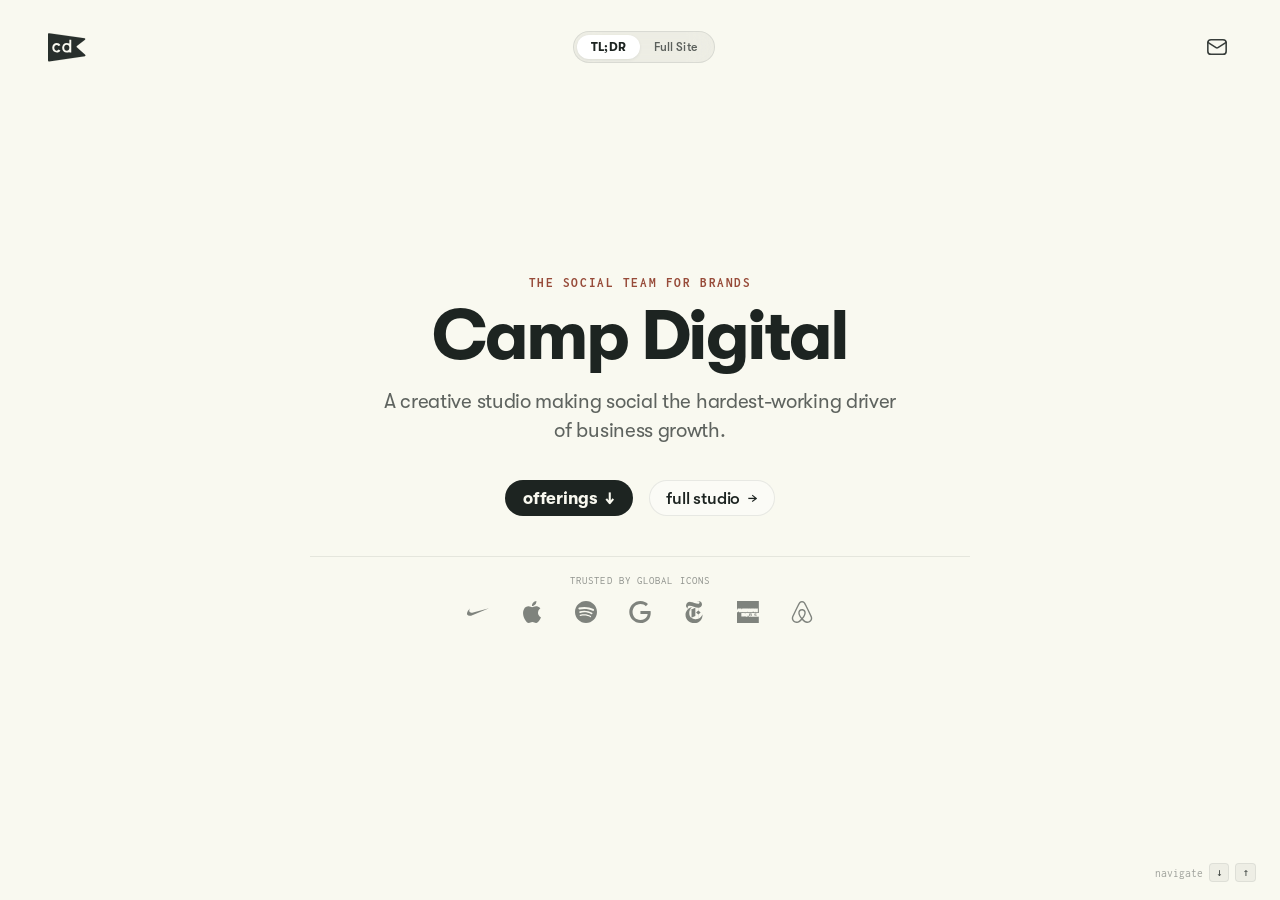
==== commit 1c6a6783: "Refine brand copy, update services and crew roster, eliminate widows and em dashes, and balance layo" ====
--- a/index.html
+++ b/index.html
@@ -3,18 +3,18 @@
 <head>
   <meta charset="UTF-8" />
   <meta name="viewport" content="width=device-width, initial-scale=1.0, maximum-scale=1.0, user-scalable=no" />
-  <title>camp digital — the social team for brands</title>
-  <meta name="description" content="A boutique creative studio turning social media into your most powerful engine for brand and business growth." />
+  <title>Camp Digital: The Social Team for Brands</title>
+  <meta name="description" content="A creative studio making social the hardest-working driver of business growth." />
   
   <!-- Open Graph / Meta -->
   <meta property="og:type" content="website" />
-  <meta property="og:title" content="camp digital — the social team for brands" />
-  <meta property="og:description" content="A boutique creative studio turning social media into your most powerful engine for brand and business growth." />
+  <meta property="og:title" content="Camp Digital: The Social Team for Brands" />
+  <meta property="og:description" content="A creative studio making social the hardest-working driver of business growth." />
   <meta property="og:url" content="https://camp.digital" />
   <meta property="og:image" content="assets/og-image.svg" />
   <meta name="twitter:card" content="summary_large_image" />
-  <meta name="twitter:title" content="camp digital — the social team for brands" />
-  <meta name="twitter:description" content="A boutique creative studio turning social media into your most powerful engine for brand and business growth." />
+  <meta name="twitter:title" content="Camp Digital: The Social Team for Brands" />
+  <meta name="twitter:description" content="A creative studio making social the hardest-working driver of business growth." />
   <meta name="twitter:image" content="assets/og-image.svg" />
 
   <!-- Favicon -->
@@ -246,6 +246,7 @@
       color: var(--text-primary);
       margin-bottom: 14px;
       user-select: none;
+      text-wrap: balance;
     }
 
     .brand-subhead {
@@ -253,9 +254,10 @@
       font-weight: 400;
       color: var(--text-muted);
       letter-spacing: -0.015em;
-      line-height: 1.44;
-      max-width: 580px;
+      line-height: 1.45;
+      max-width: 520px;
       margin: 0 auto clamp(24px, 4.5vh, 34px);
+      text-wrap: pretty;
     }
 
     /* Navigation Actions Row */
@@ -398,6 +400,7 @@
       color: var(--text-primary);
       margin-bottom: clamp(18px, 3vh, 26px);
       text-align: center;
+      text-wrap: balance;
     }
 
     .services-list {
@@ -413,18 +416,19 @@
       display: flex;
       align-items: flex-start;
       gap: 12px;
-      font-size: clamp(1rem, 2.2vw, 1.16rem);
+      font-size: clamp(0.98rem, 2.1vw, 1.12rem);
       font-weight: 500;
       letter-spacing: -0.015em;
       color: var(--text-primary);
-      line-height: 1.35;
+      line-height: 1.38;
+      text-wrap: pretty;
     }
 
     .services-list .bullet-dot {
       width: 6px;
       height: 6px;
       border-radius: 50%;
-      background: var(--accent);
+      background: var(--sage);
       margin-top: 7px;
       flex-shrink: 0;
     }
@@ -436,7 +440,8 @@
       padding-top: 16px;
       margin-bottom: 24px;
       text-align: center;
-      line-height: 1.5;
+      line-height: 1.55;
+      text-wrap: pretty;
     }
 
     .offerings-note strong {
@@ -502,7 +507,7 @@
 
   <!-- Top Utility Bar: Left Flag | Center Toggle | Right Mail -->
   <header class="top-bar">
-    <a href="#home" class="flag-icon-btn" id="flagBtn" aria-label="camp digital home">
+    <a href="#home" class="flag-icon-btn" id="flagBtn" aria-label="Camp Digital home">
       <svg viewBox="0 0 74 56" fill="none" xmlns="http://www.w3.org/2000/svg" aria-hidden="true">
         <path d="M 71.58 44.94 L 1.80 55.03 C 0.85 55.17 0.00 54.43 0.00 53.48 L 0.00 1.69 C 0.00 0.74 0.85 0.00 1.80 0.14 L 71.21 10.18 C 72.59 10.38 73.04 12.14 71.94 12.99 L 56.09 25.09 C 55.31 25.69 55.27 26.85 56.00 27.51 L 72.40 42.21 C 73.40 43.10 72.90 44.74 71.58 44.94 Z" 
               fill="#1D2421" stroke="rgba(29,36,33,0.18)" stroke-width="1.2" stroke-linejoin="round" />
@@ -513,14 +518,14 @@
       </svg>
     </a>
 
-    <!-- View Toggle: TL;DR (active) vs Full Site -->
+    <!-- Segmented View Toggle (TL;DR active vs Full Site) -->
     <nav class="view-toggle" aria-label="Site view selection">
       <span class="view-toggle-item active" aria-current="page">TL;DR</span>
       <a href="studio.html" class="view-toggle-item">Full Site</a>
     </nav>
 
     <!-- Standalone Mail Trigger -->
-    <a href="mailto:hello@camp.digital" class="mail-icon-btn" aria-label="Email camp digital at hello@camp.digital">
+    <a href="mailto:hello@camp.digital" class="mail-icon-btn" aria-label="Email Camp Digital at hello@camp.digital">
       <svg viewBox="0 0 24 24" aria-hidden="true">
         <rect x="2" y="4" width="20" height="16" rx="3.5"></rect>
         <path d="m22 7-8.97 5.7a1.94 1.94 0 0 1-2.06 0L2 7"></path>
@@ -535,9 +540,9 @@
       <!-- PAGE 1: PITCH & OVERVIEW -->
       <section class="page-panel active" id="pageHome" aria-label="Intro Overview">
         <div class="brand-eyebrow">the social team for brands</div>
-        <h1 class="brand-title">camp digital</h1>
+        <h1 class="brand-title">Camp Digital</h1>
         <p class="brand-subhead">
-          A boutique creative studio turning social media into your most powerful engine for brand and business growth.
+          A creative studio making social the hardest-working driver of business&nbsp;growth.
         </p>
 
         <div class="nav-actions">
@@ -596,25 +601,25 @@
           <ul class="services-list">
             <li>
               <span class="bullet-dot"></span>
-              <span><strong>Creative &amp; Production</strong> — Onsite lifestyle photo, thumb-stopping short-form video &amp; art direction.</span>
+              <span><strong>Creative &amp; Production</strong>: Onsite photo, short-form video, and art direction.</span>
             </li>
             <li>
               <span class="bullet-dot"></span>
-              <span><strong>Social Operations</strong> — Full-service strategy, publishing, community architecture &amp; DM care.</span>
+              <span><strong>Channel Management</strong>: Daily publishing, channel strategy, community architecture, and DM care.</span>
             </li>
             <li>
               <span class="bullet-dot"></span>
-              <span><strong>Influence &amp; UGC</strong> — Talent scouting, high-affinity casting, seeding &amp; customer amplification.</span>
+              <span><strong>Influencer &amp; UGC</strong>: Talent scouting, creator casting, seeding, and customer amplification.</span>
             </li>
             <li>
               <span class="bullet-dot"></span>
-              <span><strong>Growth &amp; Performance</strong> — Paid social built for scale, social search (SEO) &amp; AI engine optimization.</span>
+              <span><strong>Growth &amp; Performance</strong>: Paid social for scale, social search, and AI engine optimization.</span>
             </li>
           </ul>
 
           <div class="offerings-note">
-            <strong>Retained · Project · Hourly</strong> · Onsite or remote.<br />
-            Fortune-grade craft, right-sized for scale-ups and founder-led brands.
+            <strong>Retained, project-based, or hourly</strong>. Onsite or remote.<br />
+            Silicon Valley and Wall Street grade craft, right-sized for scale-ups and founder-led businesses.
           </div>
 
           <div class="offerings-actions">
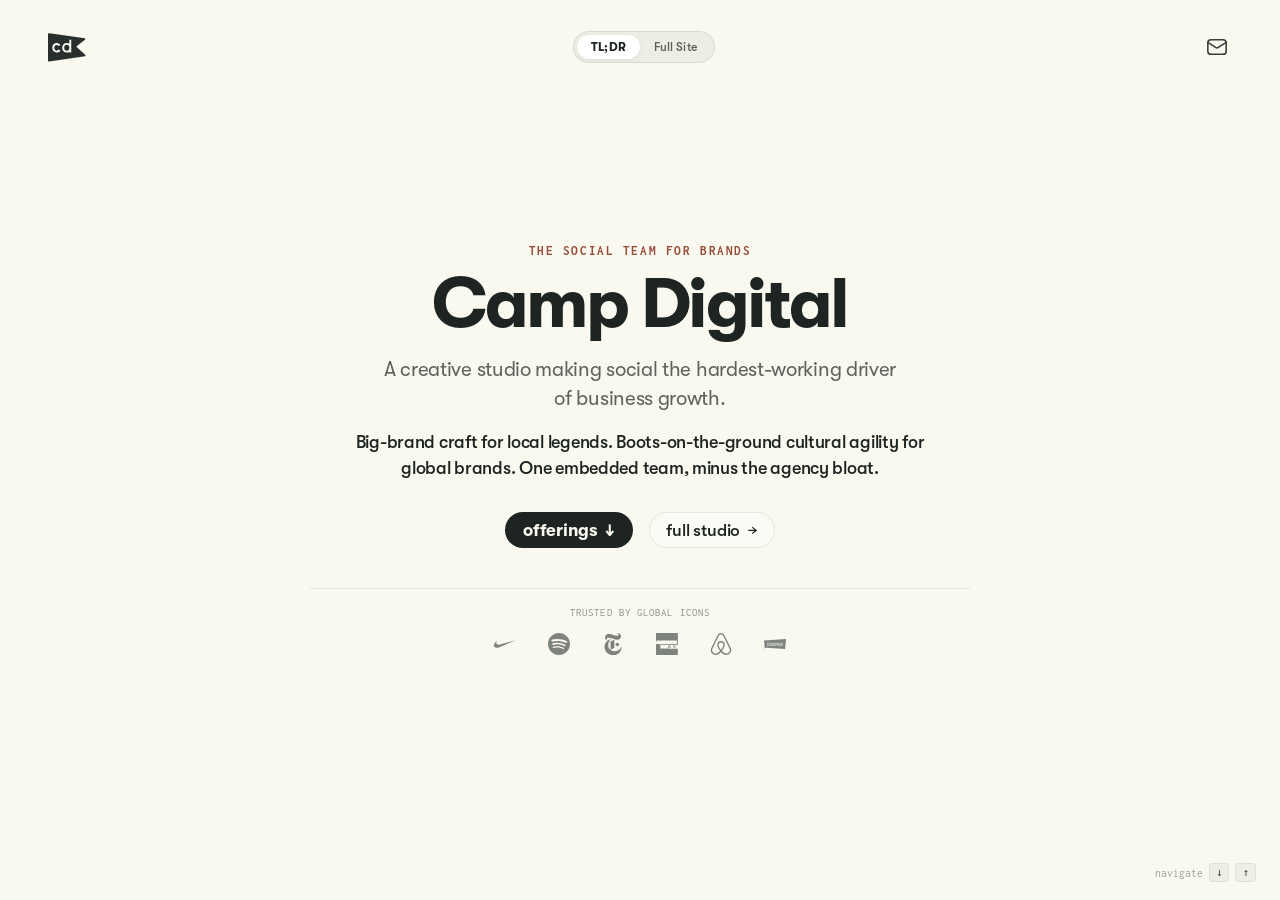
==== commit 13909ea6: "Update site copy, global client garden, work roster, and crew per CLI-UPDATE-PROMPT" ====
--- a/index.html
+++ b/index.html
@@ -255,8 +255,19 @@
       color: var(--text-muted);
       letter-spacing: -0.015em;
       line-height: 1.45;
-      max-width: 520px;
-      margin: 0 auto clamp(24px, 4.5vh, 34px);
+      max-width: 540px;
+      margin: 0 auto clamp(12px, 2vh, 16px);
+      text-wrap: pretty;
+    }
+
+    .brand-bridge {
+      font-size: clamp(0.95rem, 2vw, 1.12rem);
+      font-weight: 500;
+      color: var(--text-primary);
+      letter-spacing: -0.015em;
+      line-height: 1.45;
+      max-width: 580px;
+      margin: 0 auto clamp(20px, 3.8vh, 30px);
       text-wrap: pretty;
     }
 
@@ -545,6 +556,11 @@
           A creative studio making social the hardest-working driver of business&nbsp;growth.
         </p>
 
+        <!-- Brand Bridge Line -->
+        <p class="brand-bridge">
+          Big-brand craft for local legends. Boots-on-the-ground cultural agility for global brands. One embedded team, minus the agency bloat.
+        </p>
+
         <div class="nav-actions">
           <button type="button" class="action-btn btn-primary" id="btnGoOfferings" aria-controls="pageOfferings">
             <span>offerings</span>
@@ -564,17 +580,9 @@
             <div class="logo-garden-item" title="Nike">
               <svg viewBox="0 0 24 24" role="img" aria-label="Nike"><path d="M24 7.8L6.442 15.276c-1.456.616-2.679.925-3.668.925-1.12 0-1.933-.392-2.437-1.177-.317-.504-.41-1.143-.28-1.918.13-.775.476-1.6 1.036-2.478.467-.71 1.232-1.643 2.297-2.8a6.122 6.122 0 00-.784 1.848c-.28 1.195-.028 2.072.756 2.632.373.261.886.392 1.54.392.522 0 1.11-.084 1.764-.252L24 7.8z"/></svg>
             </div>
-            <!-- Apple -->
-            <div class="logo-garden-item" title="Apple">
-              <svg viewBox="0 0 24 24" role="img" aria-label="Apple"><path d="M12.152 6.896c-.948 0-2.415-1.078-3.96-1.04-2.04.027-3.91 1.183-4.961 3.014-2.117 3.675-.546 9.103 1.519 12.09 1.013 1.454 2.208 3.09 3.792 3.039 1.52-.065 2.09-.987 3.935-.987 1.831 0 2.35.987 3.96.948 1.637-.026 2.676-1.48 3.676-2.948 1.156-1.688 1.636-3.325 1.662-3.415-.039-.013-3.182-1.221-3.22-4.857-.026-3.04 2.48-4.494 2.597-4.559-1.429-2.09-3.623-2.324-4.39-2.376-2-.156-3.675 1.09-4.61 1.09zM15.53 3.83c.843-1.012 1.4-2.427 1.245-3.83-1.207.052-2.662.805-3.532 1.818-.78.896-1.454 2.338-1.273 3.714 1.338.104 2.715-.688 3.559-1.701"/></svg>
-            </div>
             <!-- Spotify -->
             <div class="logo-garden-item" title="Spotify">
               <svg viewBox="0 0 24 24" role="img" aria-label="Spotify"><path d="M12 0C5.4 0 0 5.4 0 12s5.4 12 12 12 12-5.4 12-12S18.66 0 12 0zm5.521 17.34c-.24.359-.66.48-1.021.24-2.82-1.74-6.36-2.101-10.561-1.141-.418.122-.779-.179-.899-.539-.12-.421.18-.78.54-.9 4.56-1.021 8.52-.6 11.64 1.32.42.18.479.659.301 1.02zm1.44-3.3c-.301.42-.841.6-1.262.3-3.239-1.98-8.159-2.58-11.939-1.38-.479.12-1.02-.12-1.14-.6-.12-.48.12-1.021.6-1.141C9.6 9.9 15 10.561 18.72 12.84c.361.181.54.78.241 1.2zm.12-3.36C15.24 8.4 8.82 8.16 5.16 9.301c-.6.179-1.2-.181-1.38-.721-.18-.601.18-1.2.72-1.381 4.26-1.26 11.28-1.02 15.721 1.621.539.3.719 1.02.419 1.56-.299.421-1.02.599-1.559.3z"/></svg>
-            </div>
-            <!-- Google -->
-            <div class="logo-garden-item" title="Google">
-              <svg viewBox="0 0 24 24" role="img" aria-label="Google"><path d="M12.48 10.92v3.28h7.84c-.24 1.84-.853 3.187-1.787 4.133-1.147 1.147-2.933 2.4-6.053 2.4-4.827 0-8.6-3.893-8.6-8.72s3.773-8.72 8.6-8.72c2.6 0 4.507 1.027 5.907 2.347l2.307-2.307C18.747 1.44 16.133 0 12.48 0 5.867 0 .307 5.387.307 12s5.56 12 12.173 12c3.573 0 6.267-1.173 8.373-3.36 2.16-2.16 2.84-5.213 2.84-7.667 0-.76-.053-1.467-.173-2.053H12.48z"/></svg>
             </div>
             <!-- The New York Times -->
             <div class="logo-garden-item" title="The New York Times">
@@ -587,6 +595,10 @@
             <!-- Airbnb -->
             <div class="logo-garden-item" title="Airbnb">
               <svg viewBox="0 0 24 24" role="img" aria-label="Airbnb"><path d="M12.001 18.275c-1.353-1.697-2.148-3.184-2.413-4.457-.263-1.027-.16-1.848.291-2.465.477-.71 1.188-1.056 2.121-1.056s1.643.345 2.12 1.063c.446.61.558 1.432.286 2.465-.291 1.298-1.085 2.785-2.412 4.458zm9.601 1.14c-.185 1.246-1.034 2.28-2.2 2.783-2.253.98-4.483-.583-6.392-2.704 3.157-3.951 3.74-7.028 2.385-9.018-.795-1.14-1.933-1.695-3.394-1.695-2.944 0-4.563 2.49-3.927 5.382.37 1.565 1.352 3.343 2.917 5.332-.98 1.085-1.91 1.856-2.732 2.333-.636.344-1.245.558-1.828.609-2.679.399-4.778-2.2-3.825-4.88.132-.345.395-.98.845-1.961l.025-.053c1.464-3.178 3.242-6.79 5.285-10.795l.053-.132.58-1.116c.45-.822.635-1.19 1.351-1.643.346-.21.77-.315 1.246-.315.954 0 1.698.558 2.016 1.007.158.239.345.557.582.953l.558 1.089.08.159c2.041 4.004 3.821 7.608 5.279 10.794l.026.025.533 1.22.318.764c.243.613.294 1.222.213 1.858zm1.22-2.39c-.186-.583-.505-1.271-.9-2.094v-.03c-1.889-4.006-3.642-7.608-5.307-10.844l-.111-.163C15.317 1.461 14.468 0 12.001 0c-2.44 0-3.476 1.695-4.535 3.898l-.081.16c-1.669 3.236-3.421 6.843-5.303 10.847v.053l-.559 1.22c-.21.504-.317.768-.345.847C-.172 20.74 2.611 24 5.98 24c.027 0 .132 0 .265-.027h.372c1.75-.213 3.554-1.325 5.384-3.317 1.829 1.989 3.635 3.104 5.382 3.317h.372c.133.027.239.027.265.027 3.37.003 6.152-3.261 4.802-6.975z"/></svg>
+            </div>
+            <!-- StubHub -->
+            <div class="logo-garden-item" title="StubHub">
+              <svg viewBox="0 0 24 24" role="img" aria-label="StubHub"><path d="M23.78 6.566L.21 8.148c-.116.008-.21.107-.21.227V8.4l.725 6.884v.004c.003.036.006.07.006.11 0 .123-.016.243-.048.347L.344 16.84c-.04.122.026.182.146.134l1.805-.75c.002 0 .004 0 .006-.002h.003c.13-.05.27-.076.418-.076h.036l20.04 1.29c.127 0 .23-.097.243-.222L24 6.784v-.02c0-.11-.09-.198-.2-.198h-.02zm-19.245 3.68h.053c.823 0 1.25.304 1.275.892v.045h-.516l-.006-.04c-.027-.26-.273-.386-.753-.386h-.045c-.48.008-.717.152-.717.434v.08c.005.055.03.102.07.136.052.048.117.087.19.11l1.204.403-.007-.005.01.004c.18.057.34.163.46.306.108.138.175.313.175.502v.117c0 .287-.14.54-.36.695-.235.18-.575.268-.997.268s-.75-.093-.99-.268v-.002c-.218-.155-.36-.41-.36-.7v-.07h.516v.05c0 .146.063.255.21.346s.358.137.628.137.49-.048.637-.136.22-.2.22-.346v-.072c0-.167-.098-.277-.3-.344L3.935 12c-.195-.062-.35-.157-.45-.28-.1-.12-.16-.274-.16-.444v-.084c0-.616.403-.935 1.21-.943zm8.292.08h.518v1.448h1.588v-1.447h.52v3.47h-.522v-1.52h-1.585v1.52h-.518v-3.47zm-6.495.007h.5v.945h.535v.51h-.535v.89c0 .208.056.37.168.487l-.002.004c.087.09.202.15.334.17h.035v.485l-.047-.004h-.004c-.265-.016-.504-.13-.68-.308-.203-.21-.305-.492-.305-.834v-2.346zm11.913 0h.5v1.12c.155-.157.367-.24.633-.24.755 0 1.14.395 1.142 1.175v.283c0 .342-.103.624-.305.835s-.486.316-.836.316-.628-.105-.83-.315-.306-.494-.306-.834v-2.337zm-8.084.002h.5v1.12c.156-.16.368-.243.634-.243.76 0 1.14.396 1.144 1.176v.283c0 .342-.105.624-.307.835s-.483.316-.833.316-.627-.105-.83-.315-.307-.494-.307-.834v-2.335zm-2.395.945h.492v1.367c0 .258.04.442.113.545.07.095.204.146.387.146h.016c.185 0 .31-.047.385-.146s.115-.287.115-.545H9.27V11.28h.49v1.367c0 .417-.08.72-.23.902-.146.173-.385.264-.71.272h-.115c-.325-.008-.564-.098-.71-.273-.156-.18-.23-.486-.23-.903V11.28zm8.077 0h.492v1.367c0 .258.04.442.115.545.07.095.2.146.384.146h.025c.18 0 .306-.05.378-.146.075-.104.115-.287.115-.545h-.004V11.28h.49v1.367c0 .417-.083.728-.23.902s-.384.264-.71.272h-.12c-.324-.008-.563-.098-.71-.273-.155-.18-.228-.486-.228-.903V11.28zm-4.548.422c-.207 0-.37.05-.473.156s-.16.285-.16.53v.288c0 .208.062.366.17.486s.26.182.464.182c.203 0 .357-.056.47-.18s.17-.28.17-.488v-.283c0-.247-.056-.423-.163-.53s-.266-.16-.476-.16zm8.083 0c-.207 0-.37.05-.473.156s-.16.285-.16.53v.288c0 .208.06.366.166.486s.267.182.467.182.355-.06.47-.18.17-.285.17-.488v-.283c0-.247-.056-.423-.163-.53s-.267-.16-.477-.16z"/></svg>
             </div>
           </div>
         </div>
@@ -613,13 +625,13 @@
             </li>
             <li>
               <span class="bullet-dot"></span>
-              <span><strong>Growth &amp; Performance</strong>: Paid social for scale, social search, and AI engine optimization.</span>
+              <span><strong>Growth &amp; Performance</strong>: Paid social built for scale, social search (SEO), and answer-engine optimization (AEO) — so you're found in both algorithmic feeds and AI-generated answers.</span>
             </li>
           </ul>
 
           <div class="offerings-note">
-            <strong>Retained, project-based, or hourly</strong>. Onsite or remote.<br />
-            Silicon Valley and Wall Street grade craft, right-sized for scale-ups and founder-led businesses.
+            <strong>Flexible engagement</strong> — retained, project, or hourly — scoped to your size, onsite or remote.<br />
+            Big-brand craft, right-sized for scale-ups, founders, and local legends.
           </div>
 
           <div class="offerings-actions">
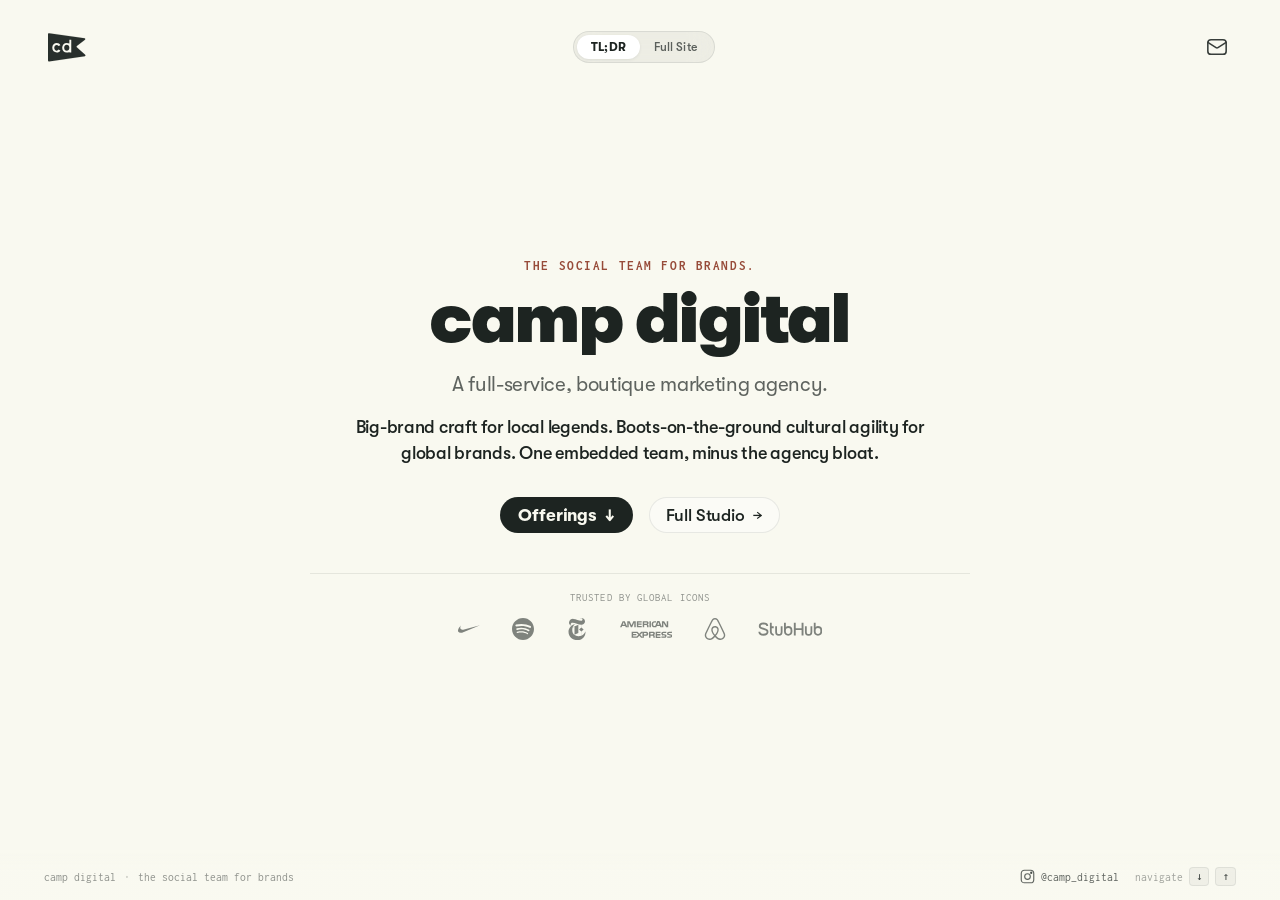
==== commit 6765f277: "Update crew roster, normalize logos, implement The Model centerpiece, and polish copy" ====
--- a/index.html
+++ b/index.html
@@ -467,11 +467,213 @@
       gap: 12px;
     }
 
+    .brand-heavy {
+      font-weight: 900;
+    }
+
+    .tldr-thesis {
+      display: grid;
+      grid-template-columns: 1fr 1fr;
+      gap: 10px;
+      margin-bottom: clamp(14px, 2.5vh, 20px);
+      text-align: left;
+    }
+
+    .tldr-thesis-item {
+      background: var(--surface-warm);
+      border: 1px solid var(--border-subtle);
+      border-radius: var(--radius-sm);
+      padding: 9px 12px;
+    }
+
+    .tldr-thesis-kicker {
+      font-family: var(--font-mono);
+      font-size: 0.66rem;
+      font-weight: 700;
+      text-transform: uppercase;
+      letter-spacing: 0.1em;
+      color: var(--accent);
+      display: block;
+      margin-bottom: 2px;
+    }
+
+    .tldr-thesis-item p {
+      font-size: 0.84rem;
+      font-weight: 500;
+      color: var(--text-primary);
+      line-height: 1.32;
+    }
+
+    .logo-garden-item[title="StubHub"] svg {
+      max-height: 14px;
+      max-width: 82px;
+    }
+
+    .logo-garden-item[title="American Express"] svg {
+      max-height: 17px;
+      max-width: 68px;
+    }
+
+    /* ── The Model components for TL;DR ── */
+    .tldr-model-block {
+      background: var(--surface-warm);
+      border: 1px solid var(--border-subtle);
+      border-radius: var(--radius-md);
+      padding: 11px 14px;
+      margin-bottom: 10px;
+      text-align: left;
+    }
+
+    .tldr-model-label {
+      font-family: var(--font-mono);
+      font-size: 0.68rem;
+      font-weight: 700;
+      text-transform: uppercase;
+      letter-spacing: 0.08em;
+      color: var(--accent);
+      margin-bottom: 3px;
+      display: flex;
+      align-items: center;
+      justify-content: space-between;
+    }
+
+    .tldr-model-label .badge {
+      font-size: 0.62rem;
+      padding: 1px 6px;
+      border-radius: var(--radius-full);
+      background: rgba(151, 75, 57, 0.1);
+      color: var(--accent);
+    }
+
+    .tldr-model-title {
+      font-size: 0.94rem;
+      font-weight: 700;
+      color: var(--ink);
+      margin-bottom: 2px;
+    }
+
+    .tldr-model-desc {
+      font-size: 0.82rem;
+      color: var(--text-muted);
+      line-height: 1.35;
+    }
+
+    .tldr-sow-grid {
+      display: grid;
+      grid-template-columns: repeat(3, 1fr);
+      gap: 8px;
+      margin-bottom: 10px;
+      text-align: left;
+    }
+
+    .tldr-sow-col {
+      background: var(--surface-warm);
+      border: 1px solid var(--border-subtle);
+      border-radius: var(--radius-sm);
+      padding: 9px 10px;
+    }
+
+    .tldr-sow-col .tldr-model-title {
+      font-size: 0.86rem;
+      margin-bottom: 3px;
+    }
+
+    .tldr-sow-col .tldr-model-desc {
+      font-size: 0.76rem;
+      line-height: 1.3;
+      color: var(--text-muted);
+    }
+
+    .tldr-metrics-strip {
+      display: flex;
+      align-items: center;
+      justify-content: space-between;
+      flex-wrap: wrap;
+      gap: 6px 12px;
+      padding: 8px 12px;
+      background: rgba(123, 156, 120, 0.12);
+      border: 1px solid rgba(123, 156, 120, 0.25);
+      border-radius: var(--radius-sm);
+      margin-bottom: 14px;
+      font-family: var(--font-mono);
+      font-size: 0.72rem;
+      color: var(--ink);
+    }
+
+    .tldr-metrics-strip .metric-item {
+      display: inline-flex;
+      align-items: center;
+      gap: 5px;
+    }
+
+    .tldr-metrics-strip .metric-dot {
+      width: 5px;
+      height: 5px;
+      border-radius: 50%;
+      background: var(--sage);
+    }
+
+    /* Bottom Utility Footer */
+    .tldr-footer {
+      position: fixed;
+      bottom: 0;
+      left: 0;
+      right: 0;
+      z-index: 90;
+      display: flex;
+      justify-content: space-between;
+      align-items: center;
+      padding: clamp(8px, 1.8vh, 14px) clamp(20px, 4.5vw, 44px);
+      font-family: var(--font-mono);
+      font-size: 0.72rem;
+      color: var(--text-faint);
+      pointer-events: none;
+      background: linear-gradient(to top, rgba(249, 249, 240, 0.96) 60%, rgba(249, 249, 240, 0));
+    }
+
+    .tldr-footer > * {
+      pointer-events: auto;
+    }
+
+    .tldr-footer-left {
+      display: flex;
+      align-items: center;
+      gap: 8px;
+    }
+
+    .footer-sep {
+      opacity: 0.4;
+    }
+
+    .tldr-footer-right {
+      display: flex;
+      align-items: center;
+      gap: 16px;
+    }
+
+    .footer-ig-link {
+      display: inline-flex;
+      align-items: center;
+      gap: 6px;
+      color: var(--text-muted);
+      text-decoration: none;
+      transition: color 0.2s ease, transform 0.2s ease;
+    }
+
+    .footer-ig-link:hover {
+      color: var(--ink);
+      transform: translateY(-1px);
+    }
+
+    .footer-ig-link svg {
+      width: 15px;
+      height: 15px;
+      display: block;
+      color: inherit;
+    }
+
     /* Key Hint for Navigation */
     .key-hint {
-      position: fixed;
-      bottom: 18px;
-      right: 24px;
       font-family: var(--font-mono);
       font-size: 0.72rem;
       color: var(--text-faint);
@@ -511,6 +713,14 @@
       .brand-title { letter-spacing: -0.03em; }
       .logo-garden { gap: 16px 20px; }
       .logo-garden-item svg { max-height: 18px; }
+      .tldr-footer {
+        flex-direction: column;
+        gap: 6px;
+        padding-bottom: 10px;
+        background: rgba(249, 249, 240, 0.98);
+      }
+      .tldr-thesis { grid-template-columns: 1fr; }
+      .tldr-sow-grid { grid-template-columns: 1fr; gap: 6px; }
     }
   </style>
 </head>
@@ -550,10 +760,10 @@
 
       <!-- PAGE 1: PITCH & OVERVIEW -->
       <section class="page-panel active" id="pageHome" aria-label="Intro Overview">
-        <div class="brand-eyebrow">the social team for brands</div>
-        <h1 class="brand-title">Camp Digital</h1>
+        <div class="brand-eyebrow">The social team for brands.</div>
+        <h1 class="brand-title"><span class="brand-heavy">camp digital</span></h1>
         <p class="brand-subhead">
-          A creative studio making social the hardest-working driver of business&nbsp;growth.
+          A full-service, boutique marketing agency.
         </p>
 
         <!-- Brand Bridge Line -->
@@ -563,11 +773,11 @@
 
         <div class="nav-actions">
           <button type="button" class="action-btn btn-primary" id="btnGoOfferings" aria-controls="pageOfferings">
-            <span>offerings</span>
+            <span>Offerings</span>
             <span class="arrow">&darr;</span>
           </button>
           <a href="studio.html" class="action-btn btn-ghost">
-            <span>full studio</span>
+            <span>Full Studio</span>
             <span class="arrow">&rarr;</span>
           </a>
         </div>
@@ -590,7 +800,7 @@
             </div>
             <!-- American Express -->
             <div class="logo-garden-item" title="American Express">
-              <svg viewBox="0 0 24 24" role="img" aria-label="American Express"><path d="M16.015 14.378c0-.32-.135-.496-.344-.622-.21-.12-.464-.135-.81-.135h-1.543v2.82h.675v-1.027h.72c.24 0 .39.024.478.125.12.13.104.38.104.55v.35h.66v-.555c-.002-.25-.017-.376-.108-.516-.06-.08-.18-.18-.33-.234l.02-.008c.18-.072.48-.297.48-.747zm-.87.407l-.028-.002c-.09.053-.195.058-.33.058h-.81v-.63h.824c.12 0 .24 0 .33.05.098.048.156.147.15.255 0 .12-.045.215-.134.27zM20.297 15.837H19v.6h1.304c.676 0 1.05-.278 1.05-.884 0-.28-.066-.448-.187-.582-.153-.133-.392-.193-.73-.207l-.376-.015c-.104 0-.18 0-.255-.03-.09-.03-.15-.105-.15-.21 0-.09.017-.166.09-.21.083-.046.177-.066.272-.06h1.23v-.602h-1.35c-.704 0-.958.437-.958.84 0 .9.776.855 1.407.87.104 0 .18.015.225.06.046.03.082.106.082.18 0 .077-.035.15-.08.18-.06.053-.15.07-.277.07zM0 0v10.096L.81 8.22h1.75l.225.464V8.22h2.043l.45 1.02.437-1.013h6.502c.295 0 .56.057.756.236v-.23h1.787v.23c.307-.17.686-.23 1.12-.23h2.606l.24.466v-.466h1.918l.254.465v-.466h1.858v3.948H20.87l-.36-.6v.585h-2.353l-.256-.63h-.583l-.27.614h-1.213c-.48 0-.84-.104-1.08-.24v.24h-2.89v-.884c0-.12-.03-.12-.105-.135h-.105v1.036H6.067v-.48l-.21.48H4.69l-.202-.48v.465H2.235l-.256-.624H1.4l-.256.624H0V24h23.786v-7.108c-.27.135-.613.18-.973.18H21.09v-.255c-.21.165-.57.255-.914.255H14.71v-.9c0-.12-.018-.12-.12-.12h-.075v1.022h-1.8v-1.066c-.298.136-.643.15-.928.136h-.214v.915h-2.18l-.54-.617-.57.6H4.742v-3.93h3.61l.518.602.554-.6h2.412c.28 0 .74.03.942.225v-.24h2.177c.202 0 .644.045.903.225v-.24h3.265v.24c.163-.164.508-.24.803-.24h1.89v.24c.194-.15.464-.24.84-.24h1.176V0H0z"/></svg>
+              <svg viewBox="0 8.7 24 7.8" role="img" aria-label="American Express"><path d="M16.015 14.378c0-.32-.135-.496-.344-.622-.21-.12-.464-.135-.81-.135h-1.543v2.82h.675v-1.027h.72c.24 0 .39.024.478.125.12.13.104.38.104.55v.35h.66v-.555c-.002-.25-.017-.376-.108-.516-.06-.08-.18-.18-.33-.234l.02-.008c.18-.072.48-.297.48-.747zm-.87.407l-.028-.002c-.09.053-.195.058-.33.058h-.81v-.63h.824c.12 0 .24 0 .33.05.098.048.156.147.15.255 0 .12-.045.215-.134.27zM20.297 15.837H19v.6h1.304c.676 0 1.05-.278 1.05-.884 0-.28-.066-.448-.187-.582-.153-.133-.392-.193-.73-.207l-.376-.015c-.104 0-.18 0-.255-.03-.09-.03-.15-.105-.15-.21 0-.09.017-.166.09-.21.083-.046.177-.066.272-.06h1.23v-.602h-1.35c-.704 0-.958.437-.958.84 0 .9.776.855 1.407.87.104 0 .18.015.225.06.046.03.082.106.082.18 0 .077-.035.15-.08.18-.06.053-.15.07-.277.07zM21.156 14.955c.004.005.006.012.01.016.01.01.024.01.032.02l-.042-.035zM23.828 13.082h.065v.555h-.065zM23.865 15.03v-.005c-.03-.025-.046-.048-.075-.07-.15-.153-.39-.215-.764-.225l-.36-.012c-.12 0-.194-.007-.27-.03-.09-.03-.15-.105-.15-.21 0-.09.03-.16.09-.204.076-.045.15-.05.27-.05h1.223v-.588h-1.283c-.69 0-.96.437-.96.84 0 .9.78.855 1.41.87.104 0 .18.015.224.06.046.03.082.106.082.18 0 .07-.034.138-.09.18-.045.056-.136.07-.27.07h-1.288v.605h1.287c.42 0 .734-.118.9-.36h.03c.09-.134.135-.3.135-.523 0-.24-.045-.39-.135-.526zM18.597 14.208v-.583h-2.235V16.458h2.235v-.585h-1.57v-.57h1.533v-.584h-1.532v-.51M13.51 8.787h.685V11.6h-.684zM13.126 9.543l-.007.006c0-.314-.13-.5-.34-.624-.217-.125-.47-.135-.81-.135H10.43v2.82h.674v-1.034h.72c.24 0 .39.03.487.12.122.136.107.378.107.548v.354h.677v-.553c0-.25-.016-.375-.11-.516-.09-.107-.202-.19-.33-.237.172-.07.472-.3.472-.75zm-.855.396h-.015c-.09.054-.195.056-.33.056H11.1v-.623h.825c.12 0 .24.004.33.05.09.04.15.128.15.25s-.047.22-.134.266zM15.92 9.373h.632v-.6h-.644c-.464 0-.804.105-1.02.33-.286.3-.362.69-.362 1.11 0 .512.123.833.36 1.074.232.238.645.31.97.31h.78l.255-.627h1.39l.262.627h1.36v-2.11l1.272 2.11h.95l.002.002V8.786h-.684v1.963l-1.18-1.96h-1.02V11.4L18.11 8.744h-1.004l-.943 2.22h-.3c-.177 0-.362-.03-.468-.134-.125-.15-.186-.36-.186-.662 0-.285.08-.51.194-.63.133-.135.272-.165.516-.165zm1.668-.108l.464 1.118v.002h-.93l.466-1.12zM2.38 10.97l.254.628H4V9.393l.972 2.205h.584l.973-2.202.015 2.202h.69v-2.81H6.118l-.807 1.904-.876-1.905H3.343v2.663L2.205 8.787h-.997L.01 11.597h.72l.26-.626h1.39zm-.688-1.705l.46 1.118-.003.002h-.915l.457-1.12zM11.856 13.62H9.714l-.85.923-.825-.922H5.346v2.82H8l.855-.932.824.93h1.302v-.94h.838c.6 0 1.17-.164 1.17-.945l-.006-.003c0-.78-.598-.93-1.128-.93zM7.67 15.853l-.014-.002H6.02v-.557h1.47v-.574H6.02v-.51H7.7l.733.82-.764.824zm2.642.33l-1.03-1.147 1.03-1.108v2.253zm1.553-1.258h-.885v-.717h.885c.24 0 .42.098.42.344 0 .243-.15.372-.42.372zM9.967 9.373v-.586H7.73V11.6h2.237v-.58H8.4v-.564h1.527V9.88H8.4v-.507"/></svg>
             </div>
             <!-- Airbnb -->
             <div class="logo-garden-item" title="Airbnb">
@@ -598,40 +808,70 @@
             </div>
             <!-- StubHub -->
             <div class="logo-garden-item" title="StubHub">
-              <svg viewBox="0 0 24 24" role="img" aria-label="StubHub"><path d="M23.78 6.566L.21 8.148c-.116.008-.21.107-.21.227V8.4l.725 6.884v.004c.003.036.006.07.006.11 0 .123-.016.243-.048.347L.344 16.84c-.04.122.026.182.146.134l1.805-.75c.002 0 .004 0 .006-.002h.003c.13-.05.27-.076.418-.076h.036l20.04 1.29c.127 0 .23-.097.243-.222L24 6.784v-.02c0-.11-.09-.198-.2-.198h-.02zm-19.245 3.68h.053c.823 0 1.25.304 1.275.892v.045h-.516l-.006-.04c-.027-.26-.273-.386-.753-.386h-.045c-.48.008-.717.152-.717.434v.08c.005.055.03.102.07.136.052.048.117.087.19.11l1.204.403-.007-.005.01.004c.18.057.34.163.46.306.108.138.175.313.175.502v.117c0 .287-.14.54-.36.695-.235.18-.575.268-.997.268s-.75-.093-.99-.268v-.002c-.218-.155-.36-.41-.36-.7v-.07h.516v.05c0 .146.063.255.21.346s.358.137.628.137.49-.048.637-.136.22-.2.22-.346v-.072c0-.167-.098-.277-.3-.344L3.935 12c-.195-.062-.35-.157-.45-.28-.1-.12-.16-.274-.16-.444v-.084c0-.616.403-.935 1.21-.943zm8.292.08h.518v1.448h1.588v-1.447h.52v3.47h-.522v-1.52h-1.585v1.52h-.518v-3.47zm-6.495.007h.5v.945h.535v.51h-.535v.89c0 .208.056.37.168.487l-.002.004c.087.09.202.15.334.17h.035v.485l-.047-.004h-.004c-.265-.016-.504-.13-.68-.308-.203-.21-.305-.492-.305-.834v-2.346zm11.913 0h.5v1.12c.155-.157.367-.24.633-.24.755 0 1.14.395 1.142 1.175v.283c0 .342-.103.624-.305.835s-.486.316-.836.316-.628-.105-.83-.315-.306-.494-.306-.834v-2.337zm-8.084.002h.5v1.12c.156-.16.368-.243.634-.243.76 0 1.14.396 1.144 1.176v.283c0 .342-.105.624-.307.835s-.483.316-.833.316-.627-.105-.83-.315-.307-.494-.307-.834v-2.335zm-2.395.945h.492v1.367c0 .258.04.442.113.545.07.095.204.146.387.146h.016c.185 0 .31-.047.385-.146s.115-.287.115-.545H9.27V11.28h.49v1.367c0 .417-.08.72-.23.902-.146.173-.385.264-.71.272h-.115c-.325-.008-.564-.098-.71-.273-.156-.18-.23-.486-.23-.903V11.28zm8.077 0h.492v1.367c0 .258.04.442.115.545.07.095.2.146.384.146h.025c.18 0 .306-.05.378-.146.075-.104.115-.287.115-.545h-.004V11.28h.49v1.367c0 .417-.083.728-.23.902s-.384.264-.71.272h-.12c-.324-.008-.563-.098-.71-.273-.155-.18-.228-.486-.228-.903V11.28zm-4.548.422c-.207 0-.37.05-.473.156s-.16.285-.16.53v.288c0 .208.062.366.17.486s.26.182.464.182c.203 0 .357-.056.47-.18s.17-.28.17-.488v-.283c0-.247-.056-.423-.163-.53s-.266-.16-.476-.16zm8.083 0c-.207 0-.37.05-.473.156s-.16.285-.16.53v.288c0 .208.06.366.166.486s.267.182.467.182.355-.06.47-.18.17-.285.17-.488v-.283c0-.247-.056-.423-.163-.53s-.267-.16-.477-.16z"/></svg>
+              <svg viewBox="3.1 10.1 17.5 3.8" role="img" aria-label="StubHub"><path d="M4.535 10.246h.053c.823 0 1.25.304 1.275.892v.045h-.516l-.006-.04c-.027-.26-.273-.386-.753-.386h-.045c-.48.008-.717.152-.717.434v.08c.005.055.03.102.07.136.052.048.117.087.19.11l1.204.403-.007-.005.01.004c.18.057.34.163.46.306.108.138.175.313.175.502v.117c0 .287-.14.54-.36.695-.235.18-.575.268-.997.268s-.75-.093-.99-.268v-.002c-.218-.155-.36-.41-.36-.7v-.07h.516v.05c0 .146.063.255.21.346s.358.137.628.137.49-.048.637-.136.22-.2.22-.346v-.072c0-.167-.098-.277-.3-.344L3.935 12c-.195-.062-.35-.157-.45-.28-.1-.12-.16-.274-.16-.444v-.084c0-.616.403-.935 1.21-.943zm8.292.08h.518v1.448h1.588v-1.447h.52v3.47h-.522v-1.52h-1.585v1.52h-.518v-3.47zm-6.495.007h.5v.945h.535v.51h-.535v.89c0 .208.056.37.168.487l-.002.004c.087.09.202.15.334.17h.035v.485l-.047-.004h-.004c-.265-.016-.504-.13-.68-.308-.203-.21-.305-.492-.305-.834v-2.346zm11.913 0h.5v1.12c.155-.157.367-.24.633-.24.755 0 1.14.395 1.142 1.175v.283c0 .342-.103.624-.305.835s-.486.316-.836.316-.628-.105-.83-.315-.306-.494-.306-.834v-2.337zm-8.084.002h.5v1.12c.156-.16.368-.243.634-.243.76 0 1.14.396 1.144 1.176v.283c0 .342-.105.624-.307.835s-.483.316-.833.316-.627-.105-.83-.315-.307-.494-.307-.834v-2.335zm-2.395.945h.492v1.367c0 .258.04.442.113.545.07.095.204.146.387.146h.016c.185 0 .31-.047.385-.146s.115-.287.115-.545H9.27V11.28h.49v1.367c0 .417-.08.72-.23.902-.146.173-.385.264-.71.272h-.115c-.325-.008-.564-.098-.71-.273-.156-.18-.23-.486-.23-.903V11.28zm8.077 0h.492v1.367c0 .258.04.442.115.545.07.095.2.146.384.146h.025c.18 0 .306-.05.378-.146.075-.104.115-.287.115-.545h-.004V11.28h.49v1.367c0 .417-.083.728-.23.902s-.384.264-.71.272h-.12c-.324-.008-.563-.098-.71-.273-.155-.18-.228-.486-.228-.903V11.28zm-4.548.422c-.207 0-.37.05-.473.156s-.16.285-.16.53v.288c0 .208.062.366.17.486s.26.182.464.182c.203 0 .357-.056.47-.18s.17-.28.17-.488v-.283c0-.247-.056-.423-.163-.53s-.266-.16-.476-.16zm8.083 0c-.207 0-.37.05-.473.156s-.16.285-.16.53v.288c0 .208.06.366.166.486s.267.182.467.182.355-.06.47-.18.17-.285.17-.488v-.283c0-.247-.056-.423-.163-.53s-.267-.16-.477-.16z"/></svg>
             </div>
           </div>
         </div>
       </section>
 
-      <!-- PAGE 2: CAPABILITIES / HIRE US FOR -->
-      <section class="page-panel" id="pageOfferings" aria-label="Capabilities and Offerings">
+      <!-- PAGE 2: THE MODEL -->
+      <section class="page-panel" id="pageOfferings" aria-label="The Model and Capabilities">
         <div class="offerings-card">
-          <div class="brand-eyebrow">capabilities</div>
-          <h2 class="offerings-heading">hire us for:</h2>
-
-          <ul class="services-list">
-            <li>
-              <span class="bullet-dot"></span>
-              <span><strong>Creative &amp; Production</strong>: Onsite photo, short-form video, and art direction.</span>
-            </li>
-            <li>
-              <span class="bullet-dot"></span>
-              <span><strong>Channel Management</strong>: Daily publishing, channel strategy, community architecture, and DM care.</span>
-            </li>
-            <li>
-              <span class="bullet-dot"></span>
-              <span><strong>Influencer &amp; UGC</strong>: Talent scouting, creator casting, seeding, and customer amplification.</span>
-            </li>
-            <li>
-              <span class="bullet-dot"></span>
-              <span><strong>Growth &amp; Performance</strong>: Paid social built for scale, social search (SEO), and answer-engine optimization (AEO) — so you're found in both algorithmic feeds and AI-generated answers.</span>
-            </li>
-          </ul>
+          <div class="brand-eyebrow">the model</div>
+          <h2 class="offerings-heading"><span class="brand-heavy">Built for unit economics.</span></h2>
+
+          <!-- Thesis: Objective & Method -->
+          <div class="tldr-thesis">
+            <div class="tldr-thesis-item">
+              <span class="tldr-thesis-kicker">Objective</span>
+              <p>Increase conversion and improve unit economics.</p>
+            </div>
+            <div class="tldr-thesis-item">
+              <span class="tldr-thesis-kicker">Method</span>
+              <p>Strategic and creative use of social marketing to drive action, lower CAC, grow LTV.</p>
+            </div>
+          </div>
+
+          <!-- Monthly Retainer: Always-On Base -->
+          <div class="tldr-model-block">
+            <div class="tldr-model-label">
+              <span>Monthly Retainer</span>
+              <span class="badge">Always-On Base</span>
+            </div>
+            <div class="tldr-model-title">Channel</div>
+            <div class="tldr-model-desc">End-to-end channel and community management, 24-hour response.</div>
+          </div>
+
+          <!-- Project-Based SOW: Modular Pillars -->
+          <div class="tldr-sow-grid">
+            <div class="tldr-sow-col">
+              <div class="tldr-model-label">SOW</div>
+              <div class="tldr-model-title">Content</div>
+              <div class="tldr-model-desc">Concept development, content planning, brand identity.</div>
+            </div>
+            <div class="tldr-sow-col">
+              <div class="tldr-model-label">SOW</div>
+              <div class="tldr-model-title">Growth</div>
+              <div class="tldr-model-desc">Paid &amp; organic campaigns and initiatives.</div>
+            </div>
+            <div class="tldr-sow-col">
+              <div class="tldr-model-label">SOW</div>
+              <div class="tldr-model-title">Production</div>
+              <div class="tldr-model-desc">Creative production, experience design, talent operations.</div>
+            </div>
+          </div>
+
+          <!-- Accountability Metrics -->
+          <div class="tldr-metrics-strip" aria-label="Accountability metrics">
+            <span class="metric-item"><span class="metric-dot"></span>Engagement</span>
+            <span class="metric-item"><span class="metric-dot"></span>Exposure</span>
+            <span class="metric-item"><span class="metric-dot"></span>Audience</span>
+            <span class="metric-item"><span class="metric-dot"></span>Conversions</span>
+          </div>
 
           <div class="offerings-note">
-            <strong>Flexible engagement</strong> — retained, project, or hourly — scoped to your size, onsite or remote.<br />
-            Big-brand craft, right-sized for scale-ups, founders, and local legends.
+            <strong>Flexible engagement</strong>: retained or project-based SOW scoped to your size, onsite or remote.<br />
+            Mileage for your business, not our portfolio.
           </div>
 
           <div class="offerings-actions">
@@ -650,12 +890,25 @@
     </div>
   </main>
 
-  <!-- Key navigation hint for desktop -->
-  <aside class="key-hint" aria-hidden="true">
-    <span>navigate</span>
-    <kbd>&darr;</kbd>
-    <kbd>&uarr;</kbd>
-  </aside>
+  <!-- Bottom Utility Footer -->
+  <footer class="tldr-footer" aria-label="Footer and navigation">
+    <div class="tldr-footer-left">
+      <span>camp digital</span>
+      <span class="footer-sep">&bull;</span>
+      <span>the social team for brands</span>
+    </div>
+    <div class="tldr-footer-right">
+      <a href="https://www.instagram.com/camp_digital/" target="_blank" rel="noopener" class="footer-ig-link" aria-label="Camp Digital on Instagram">
+        <svg viewBox="0 0 24 24" fill="none" stroke="currentColor" stroke-width="1.8" stroke-linecap="round" stroke-linejoin="round" aria-hidden="true"><rect x="2" y="2" width="20" height="20" rx="5" ry="5"></rect><circle cx="12" cy="12" r="4.5"></circle><circle cx="18" cy="6" r="1" fill="currentColor"></circle></svg>
+        <span>@camp_digital</span>
+      </a>
+      <div class="key-hint" aria-hidden="true">
+        <span>navigate</span>
+        <kbd>&darr;</kbd>
+        <kbd>&uarr;</kbd>
+      </div>
+    </div>
+  </footer>
 
   <script>
     (function () {
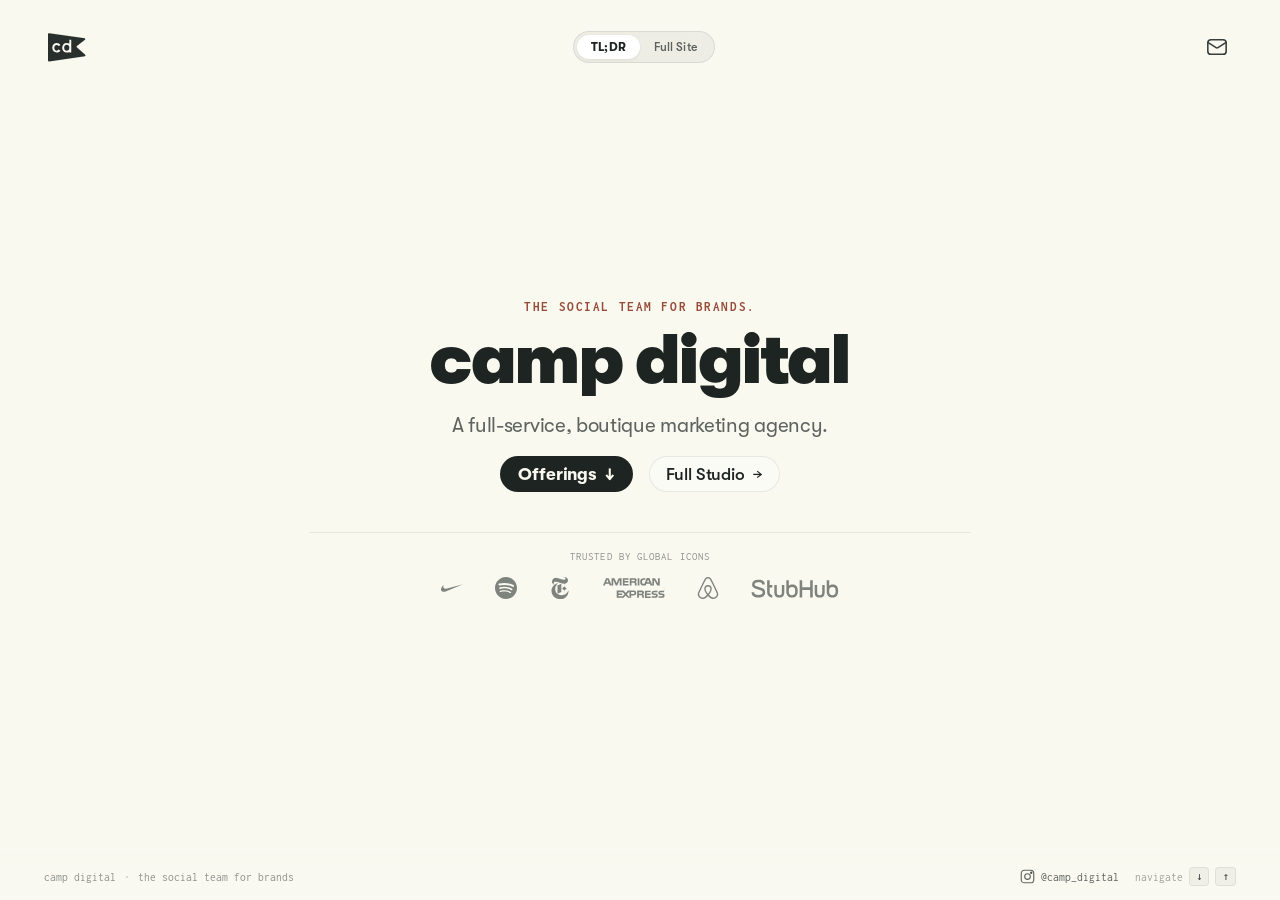
==== commit e53c8ed1: "Apply site-wide updates: copy hygiene, The Model SOW reordering, offerings reversion, and crew align" ====
--- a/index.html
+++ b/index.html
@@ -505,13 +505,13 @@
     }
 
     .logo-garden-item[title="StubHub"] svg {
-      max-height: 14px;
-      max-width: 82px;
+      max-height: 19px;
+      max-width: 96px;
     }
 
     .logo-garden-item[title="American Express"] svg {
-      max-height: 17px;
-      max-width: 68px;
+      max-height: 20px;
+      max-width: 76px;
     }
 
     /* ── The Model components for TL;DR ── */
@@ -764,11 +764,6 @@
         <h1 class="brand-title"><span class="brand-heavy">camp digital</span></h1>
         <p class="brand-subhead">
           A full-service, boutique marketing agency.
-        </p>
-
-        <!-- Brand Bridge Line -->
-        <p class="brand-bridge">
-          Big-brand craft for local legends. Boots-on-the-ground cultural agility for global brands. One embedded team, minus the agency bloat.
         </p>
 
         <div class="nav-actions">
@@ -814,64 +809,34 @@
         </div>
       </section>
 
-      <!-- PAGE 2: THE MODEL -->
-      <section class="page-panel" id="pageOfferings" aria-label="The Model and Capabilities">
+      <!-- PAGE 2: OFFERINGS -->
+      <section class="page-panel" id="pageOfferings" aria-label="Capabilities and Offerings">
         <div class="offerings-card">
-          <div class="brand-eyebrow">the model</div>
-          <h2 class="offerings-heading"><span class="brand-heavy">Built for unit economics.</span></h2>
-
-          <!-- Thesis: Objective & Method -->
-          <div class="tldr-thesis">
-            <div class="tldr-thesis-item">
-              <span class="tldr-thesis-kicker">Objective</span>
-              <p>Increase conversion and improve unit economics.</p>
-            </div>
-            <div class="tldr-thesis-item">
-              <span class="tldr-thesis-kicker">Method</span>
-              <p>Strategic and creative use of social marketing to drive action, lower CAC, grow LTV.</p>
-            </div>
-          </div>
-
-          <!-- Monthly Retainer: Always-On Base -->
-          <div class="tldr-model-block">
-            <div class="tldr-model-label">
-              <span>Monthly Retainer</span>
-              <span class="badge">Always-On Base</span>
-            </div>
-            <div class="tldr-model-title">Channel</div>
-            <div class="tldr-model-desc">End-to-end channel and community management, 24-hour response.</div>
-          </div>
-
-          <!-- Project-Based SOW: Modular Pillars -->
-          <div class="tldr-sow-grid">
-            <div class="tldr-sow-col">
-              <div class="tldr-model-label">SOW</div>
-              <div class="tldr-model-title">Content</div>
-              <div class="tldr-model-desc">Concept development, content planning, brand identity.</div>
-            </div>
-            <div class="tldr-sow-col">
-              <div class="tldr-model-label">SOW</div>
-              <div class="tldr-model-title">Growth</div>
-              <div class="tldr-model-desc">Paid &amp; organic campaigns and initiatives.</div>
-            </div>
-            <div class="tldr-sow-col">
-              <div class="tldr-model-label">SOW</div>
-              <div class="tldr-model-title">Production</div>
-              <div class="tldr-model-desc">Creative production, experience design, talent operations.</div>
-            </div>
-          </div>
-
-          <!-- Accountability Metrics -->
-          <div class="tldr-metrics-strip" aria-label="Accountability metrics">
-            <span class="metric-item"><span class="metric-dot"></span>Engagement</span>
-            <span class="metric-item"><span class="metric-dot"></span>Exposure</span>
-            <span class="metric-item"><span class="metric-dot"></span>Audience</span>
-            <span class="metric-item"><span class="metric-dot"></span>Conversions</span>
-          </div>
+          <div class="brand-eyebrow">offerings</div>
+          <h2 class="offerings-heading"><span class="brand-heavy">hire us for:</span></h2>
+
+          <ul class="services-list">
+            <li>
+              <span class="bullet-dot"></span>
+              <span>Content creation and production</span>
+            </li>
+            <li>
+              <span class="bullet-dot"></span>
+              <span>Full-service social media management</span>
+            </li>
+            <li>
+              <span class="bullet-dot"></span>
+              <span>Influencer marketing and UGC</span>
+            </li>
+            <li>
+              <span class="bullet-dot"></span>
+              <span>Paid ads, SEO/AEO</span>
+            </li>
+          </ul>
 
           <div class="offerings-note">
             <strong>Flexible engagement</strong>: retained or project-based SOW scoped to your size, onsite or remote.<br />
-            Mileage for your business, not our portfolio.
+            Blue-chip craft, right-sized for scale-ups, founders, and local legends.
           </div>
 
           <div class="offerings-actions">
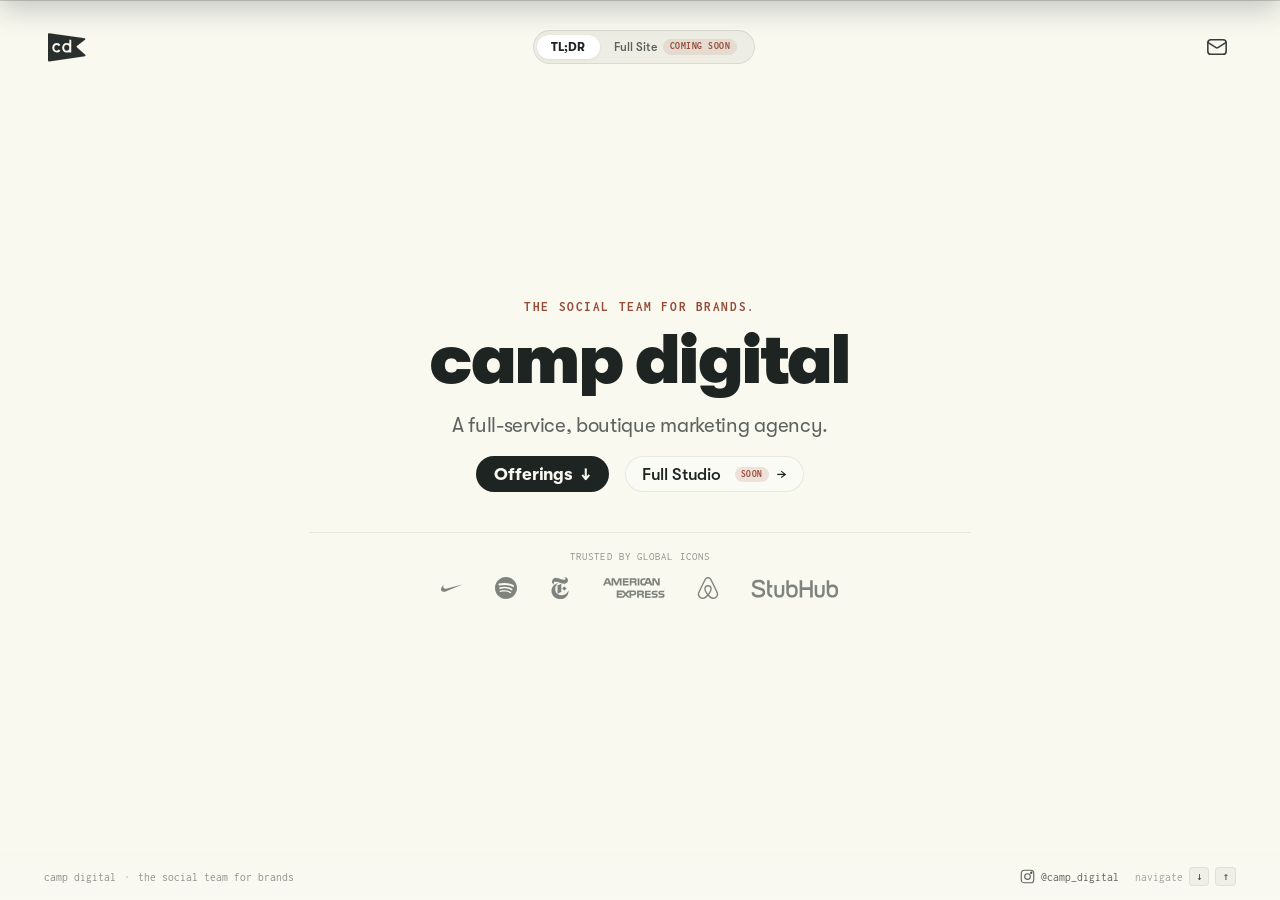
==== commit da3763aa: "Hide full site behind coming soon label and banner; retain view toggle with team preview mode" ====
--- a/index.html
+++ b/index.html
@@ -139,6 +139,187 @@
       box-shadow: var(--focus-ring);
     }
 
+    .view-toggle-item.view-toggle-soon {
+      display: inline-flex;
+      align-items: center;
+      gap: 6px;
+      cursor: pointer;
+    }
+
+    .toggle-badge {
+      display: inline-flex;
+      align-items: center;
+      font-family: var(--font-mono);
+      font-size: 0.60rem;
+      font-weight: 600;
+      text-transform: uppercase;
+      letter-spacing: 0.05em;
+      padding: 2px 7px;
+      border-radius: var(--radius-full);
+      background: rgba(151, 75, 57, 0.11);
+      color: var(--rust);
+      line-height: 1.2;
+      transition: background 0.2s ease, color 0.2s ease;
+    }
+
+    .view-toggle-item:hover .toggle-badge {
+      background: rgba(151, 75, 57, 0.20);
+      color: var(--rust);
+    }
+
+    .badge-short { display: none; }
+    @media (max-width: 480px) {
+      .badge-full { display: none; }
+      .badge-short { display: inline; }
+      .toggle-badge { padding: 2px 5px; font-size: 0.56rem; }
+    }
+
+    .btn-badge-soon {
+      display: inline-flex;
+      align-items: center;
+      font-family: var(--font-mono);
+      font-size: 0.58rem;
+      font-weight: 700;
+      text-transform: uppercase;
+      letter-spacing: 0.05em;
+      padding: 2px 6px;
+      border-radius: var(--radius-full);
+      background: rgba(151, 75, 57, 0.15);
+      color: var(--rust);
+      margin-left: 6px;
+      line-height: 1.2;
+      vertical-align: middle;
+    }
+
+    /* ── COMING SOON ANNOUNCEMENT BANNER (SLIDE-DOWN) ── */
+    .coming-soon-banner {
+      position: fixed;
+      top: 0;
+      left: 0;
+      right: 0;
+      z-index: 200;
+      background: var(--ink);
+      color: var(--cream);
+      box-shadow: 0 8px 30px rgba(29, 36, 33, 0.25);
+      border-bottom: 1px solid rgba(249, 249, 240, 0.12);
+      transform: translateY(-100%);
+      transition: transform 0.35s var(--ease);
+      pointer-events: auto;
+    }
+
+    .coming-soon-banner.visible {
+      transform: translateY(0);
+    }
+
+    .banner-inner {
+      max-width: var(--max-width);
+      margin: 0 auto;
+      padding: 11px clamp(16px, 3.5vw, 36px);
+      display: flex;
+      align-items: center;
+      justify-content: space-between;
+      gap: 16px;
+      font-size: 0.82rem;
+    }
+
+    .banner-left {
+      display: flex;
+      align-items: center;
+      gap: 12px;
+      min-width: 0;
+    }
+
+    .banner-tag {
+      font-family: var(--font-mono);
+      font-size: 0.62rem;
+      font-weight: 700;
+      text-transform: uppercase;
+      letter-spacing: 0.06em;
+      background: var(--rust);
+      color: #FFFFFF;
+      padding: 3px 9px;
+      border-radius: var(--radius-full);
+      white-space: nowrap;
+      flex-shrink: 0;
+    }
+
+    .banner-msg {
+      margin: 0;
+      color: rgba(249, 249, 240, 0.88);
+      line-height: 1.35;
+    }
+
+    .banner-msg strong {
+      color: #FFFFFF;
+      font-weight: 600;
+    }
+
+    .banner-actions {
+      display: flex;
+      align-items: center;
+      gap: 12px;
+      flex-shrink: 0;
+    }
+
+    .banner-btn {
+      font-size: 0.74rem;
+      font-weight: 600;
+      padding: 5px 13px;
+      border-radius: var(--radius-full);
+      text-decoration: none;
+      transition: all 0.2s ease;
+      white-space: nowrap;
+    }
+
+    .banner-btn-preview {
+      background: rgba(249, 249, 240, 0.15);
+      color: var(--cream);
+      border: 1px solid rgba(249, 249, 240, 0.25);
+    }
+
+    .banner-btn-preview:hover {
+      background: rgba(249, 249, 240, 0.28);
+      color: #FFFFFF;
+    }
+
+    .banner-btn-contact {
+      color: rgba(249, 249, 240, 0.72);
+      text-decoration: none;
+    }
+    .banner-btn-contact:hover {
+      color: #FFFFFF;
+      text-decoration: underline;
+    }
+
+    .banner-close {
+      background: none;
+      border: none;
+      color: rgba(249, 249, 240, 0.6);
+      font-size: 1.3rem;
+      line-height: 1;
+      cursor: pointer;
+      padding: 4px 6px;
+      border-radius: var(--radius-sm);
+      transition: color 0.2s ease;
+    }
+
+    .banner-close:hover {
+      color: #FFFFFF;
+    }
+
+    @media (max-width: 860px) {
+      .banner-inner {
+        flex-direction: column;
+        align-items: flex-start;
+        gap: 10px;
+        padding: 12px 18px;
+      }
+      .banner-actions {
+        width: 100%;
+        justify-content: space-between;
+      }
+    }
+
     /* Standalone Perpetual Mail Icon */
     .mail-icon-btn {
       background: none;
@@ -739,10 +920,13 @@
       </svg>
     </a>
 
-    <!-- Segmented View Toggle (TL;DR active vs Full Site) -->
+    <!-- Segmented View Toggle (TL;DR active vs Full Site with Coming Soon label) -->
     <nav class="view-toggle" aria-label="Site view selection">
       <span class="view-toggle-item active" aria-current="page">TL;DR</span>
-      <a href="studio.html" class="view-toggle-item">Full Site</a>
+      <a href="studio.html" class="view-toggle-item view-toggle-soon" id="toggleFullSite" aria-label="Full Site (Coming Soon)">
+        <span>Full Site</span>
+        <span class="toggle-badge"><span class="badge-full">Coming Soon</span><span class="badge-short">Soon</span></span>
+      </a>
     </nav>
 
     <!-- Standalone Mail Trigger -->
@@ -754,6 +938,23 @@
     </a>
   </header>
 
+  <!-- Coming Soon Announcement Banner (Slides down when Full Site is requested) -->
+  <aside class="coming-soon-banner" id="comingSoonBanner" aria-hidden="true" role="status">
+    <div class="banner-inner">
+      <div class="banner-left">
+        <span class="banner-tag">Coming Soon</span>
+        <p class="banner-msg">
+          <strong>Full Studio Site in Review</strong> &mdash; We’re fine-tuning the complete studio experience with our team.
+        </p>
+      </div>
+      <div class="banner-actions">
+        <a href="mailto:hello@camp.digital" class="banner-btn banner-btn-contact">hello@camp.digital</a>
+        <a href="studio.html?preview=team" class="banner-btn banner-btn-preview" title="Team Review">Preview Draft &rarr;</a>
+        <button type="button" class="banner-close" id="btnCloseBanner" aria-label="Close notification">&times;</button>
+      </div>
+    </div>
+  </aside>
+
   <!-- Central Viewport Stage -->
   <main class="stage" id="mainStage">
     <div class="slider-track">
@@ -771,8 +972,9 @@
             <span>Offerings</span>
             <span class="arrow">&darr;</span>
           </button>
-          <a href="studio.html" class="action-btn btn-ghost">
+          <a href="studio.html" class="action-btn btn-ghost" id="btnHomeFullStudio">
             <span>Full Studio</span>
+            <span class="btn-badge-soon">Soon</span>
             <span class="arrow">&rarr;</span>
           </a>
         </div>
@@ -844,8 +1046,9 @@
               <span class="arrow">&uarr;</span>
               <span>home</span>
             </button>
-            <a href="studio.html" class="action-btn btn-primary">
+            <a href="studio.html" class="action-btn btn-primary" id="btnOfferingsFullStudio">
               <span>explore full studio</span>
+              <span class="btn-badge-soon">Soon</span>
               <span class="arrow">&rarr;</span>
             </a>
           </div>
@@ -972,6 +1175,43 @@
           }
         }
       }, { passive: true });
+
+      // ── COMING SOON BANNER INTERACTION ──
+      const comingSoonBanner = document.getElementById('comingSoonBanner');
+      const toggleFullSite = document.getElementById('toggleFullSite');
+      const btnCloseBanner = document.getElementById('btnCloseBanner');
+      const btnHomeFullStudio = document.getElementById('btnHomeFullStudio');
+      const btnOfferingsFullStudio = document.getElementById('btnOfferingsFullStudio');
+
+      function openComingSoonBanner(e) {
+        if (e) e.preventDefault();
+        if (comingSoonBanner) {
+          comingSoonBanner.classList.add('visible');
+          comingSoonBanner.setAttribute('aria-hidden', 'false');
+        }
+      }
+
+      function closeComingSoonBanner() {
+        if (comingSoonBanner) {
+          comingSoonBanner.classList.remove('visible');
+          comingSoonBanner.setAttribute('aria-hidden', 'true');
+        }
+      }
+
+      if (toggleFullSite) toggleFullSite.addEventListener('click', openComingSoonBanner);
+      if (btnHomeFullStudio) btnHomeFullStudio.addEventListener('click', openComingSoonBanner);
+      if (btnOfferingsFullStudio) btnOfferingsFullStudio.addEventListener('click', openComingSoonBanner);
+      if (btnCloseBanner) btnCloseBanner.addEventListener('click', closeComingSoonBanner);
+
+      if (window.location.hash === '#coming-soon') {
+        openComingSoonBanner();
+      }
+
+      window.addEventListener('keydown', (e) => {
+        if (e.key === 'Escape' && comingSoonBanner && comingSoonBanner.classList.contains('visible')) {
+          closeComingSoonBanner();
+        }
+      });
     })();
   </script>
 </body>
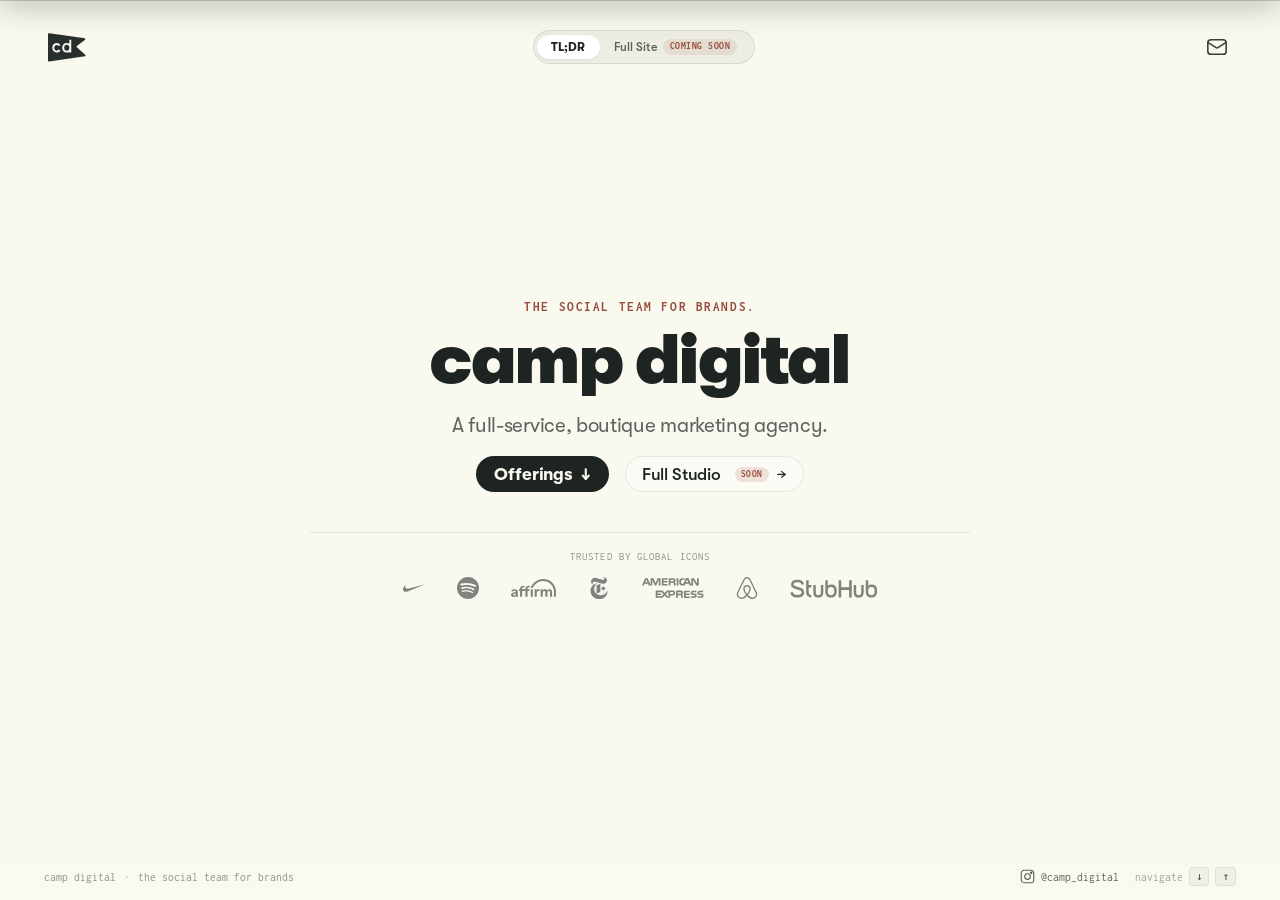
==== commit 23ca7fc4: "Seal full site under construction, remove preview bypass, and add Affirm and Spotify to logo garden" ====
--- a/index.html
+++ b/index.html
@@ -695,6 +695,11 @@
       max-width: 76px;
     }
 
+    .logo-garden-item[title="Affirm"] svg {
+      max-height: 18px;
+      max-width: 68px;
+    }
+
     /* ── The Model components for TL;DR ── */
     .tldr-model-block {
       background: var(--surface-warm);
@@ -942,14 +947,13 @@
   <aside class="coming-soon-banner" id="comingSoonBanner" aria-hidden="true" role="status">
     <div class="banner-inner">
       <div class="banner-left">
-        <span class="banner-tag">Coming Soon</span>
+        <span class="banner-tag">Under Construction</span>
         <p class="banner-msg">
-          <strong>Full Studio Site in Review</strong> &mdash; We’re fine-tuning the complete studio experience with our team.
+          <strong>Full Studio Site Under Construction</strong> &mdash; We’re fine-tuning our expanded studio experience.
         </p>
       </div>
       <div class="banner-actions">
         <a href="mailto:hello@camp.digital" class="banner-btn banner-btn-contact">hello@camp.digital</a>
-        <a href="studio.html?preview=team" class="banner-btn banner-btn-preview" title="Team Review">Preview Draft &rarr;</a>
         <button type="button" class="banner-close" id="btnCloseBanner" aria-label="Close notification">&times;</button>
       </div>
     </div>
@@ -990,6 +994,10 @@
             <!-- Spotify -->
             <div class="logo-garden-item" title="Spotify">
               <svg viewBox="0 0 24 24" role="img" aria-label="Spotify"><path d="M12 0C5.4 0 0 5.4 0 12s5.4 12 12 12 12-5.4 12-12S18.66 0 12 0zm5.521 17.34c-.24.359-.66.48-1.021.24-2.82-1.74-6.36-2.101-10.561-1.141-.418.122-.779-.179-.899-.539-.12-.421.18-.78.54-.9 4.56-1.021 8.52-.6 11.64 1.32.42.18.479.659.301 1.02zm1.44-3.3c-.301.42-.841.6-1.262.3-3.239-1.98-8.159-2.58-11.939-1.38-.479.12-1.02-.12-1.14-.6-.12-.48.12-1.021.6-1.141C9.6 9.9 15 10.561 18.72 12.84c.361.181.54.78.241 1.2zm.12-3.36C15.24 8.4 8.82 8.16 5.16 9.301c-.6.179-1.2-.181-1.38-.721-.18-.601.18-1.2.72-1.381 4.26-1.26 11.28-1.02 15.721 1.621.539.3.719 1.02.419 1.56-.299.421-1.02.599-1.559.3z"/></svg>
+            </div>
+            <!-- Affirm -->
+            <div class="logo-garden-item" title="Affirm">
+              <svg viewBox="0 0 428.55 171" role="img" aria-label="Affirm"><path fill-rule="evenodd" d="M28.1,156.27c-5.3,0-7.95-2.61-7.95-6.91,0-7.97,8.91-10.69,25.18-12.42,0,10.66-7.21,19.32-17.24,19.32h0ZM35.12,96.32c-11.62,0-25,5.48-32.26,11.26l6.63,13.95c5.82-5.33,15.24-9.88,23.73-9.88s12.52,2.7,12.52,8.13c0,3.66-2.95,5.51-8.53,6.23-20.85,2.71-37.21,8.46-37.21,24.54,0,12.74,9.08,20.45,23.25,20.45,10.11,0,19.12-5.62,23.4-13.04v10.96h18.85v-45.94c0-18.97-13.19-26.67-30.38-26.67h0Z"/><path fill-rule="evenodd" d="M224.4,98.39v70.53h20.17v-33.99c0-16.15,9.78-20.89,16.6-20.89,2.67,0,6.26.77,8.63,2.55l3.67-18.65c-3.11-1.33-6.37-1.63-9.04-1.63-10.37,0-16.89,4.59-21.19,13.93v-11.86h-18.84"/><path fill-rule="evenodd" d="M367,96.32c-10.67,0-18.65,6.31-22.79,12.38-3.85-7.85-12.02-12.38-21.8-12.38-10.67,0-18.05,5.93-21.46,12.74v-10.67h-19.44v70.53h20.18v-36.3c0-13.04,6.83-19.29,13.2-19.29,5.77,0,11.07,3.73,11.07,13.36v42.23h20.16v-36.3c0-13.19,6.66-19.29,13.33-19.29,5.33,0,10.96,3.88,10.96,13.22v42.38h20.16v-48.75c0-15.86-10.67-23.86-23.56-23.86"/><path fill-rule="evenodd" d="M175.28,98.39h-18.28v-7.17c0-9.33,5.33-12,9.92-12,5.08,0,9.03,2.25,9.03,2.25l6.22-14.22s-6.3-4.12-17.77-4.12c-12.89,0-27.56,7.26-27.56,30.08v5.19h-30.6v-7.17c0-9.33,5.33-12,9.92-12,2.61,0,6.12.6,9.03,2.25l6.22-14.22c-3.71-2.18-9.68-4.12-17.77-4.12-12.89,0-27.56,7.26-27.56,30.08v5.19h-11.71v15.56h11.71v54.98h20.16v-54.98h30.6v54.98h20.16v-54.98h18.28v-15.56"/><rect x="187.32" y="98.39" width="20.14" height="70.53"/><path fill-rule="evenodd" d="M188.06,86.4h19.73c11.51-36.19,50.56-67.96,97.03-67.96,56.48,0,105.29,43,105.29,109.94,0,15.02-1.94,28.58-5.63,40.55h19.15l.19-.66c3.14-12.35,4.74-25.77,4.74-39.89C428.55,53.73,374.16,0,304.82,0c-54.46,0-102.99,37.8-116.76,86.4h0Z"/></svg>
             </div>
             <!-- The New York Times -->
             <div class="logo-garden-item" title="The New York Times">
